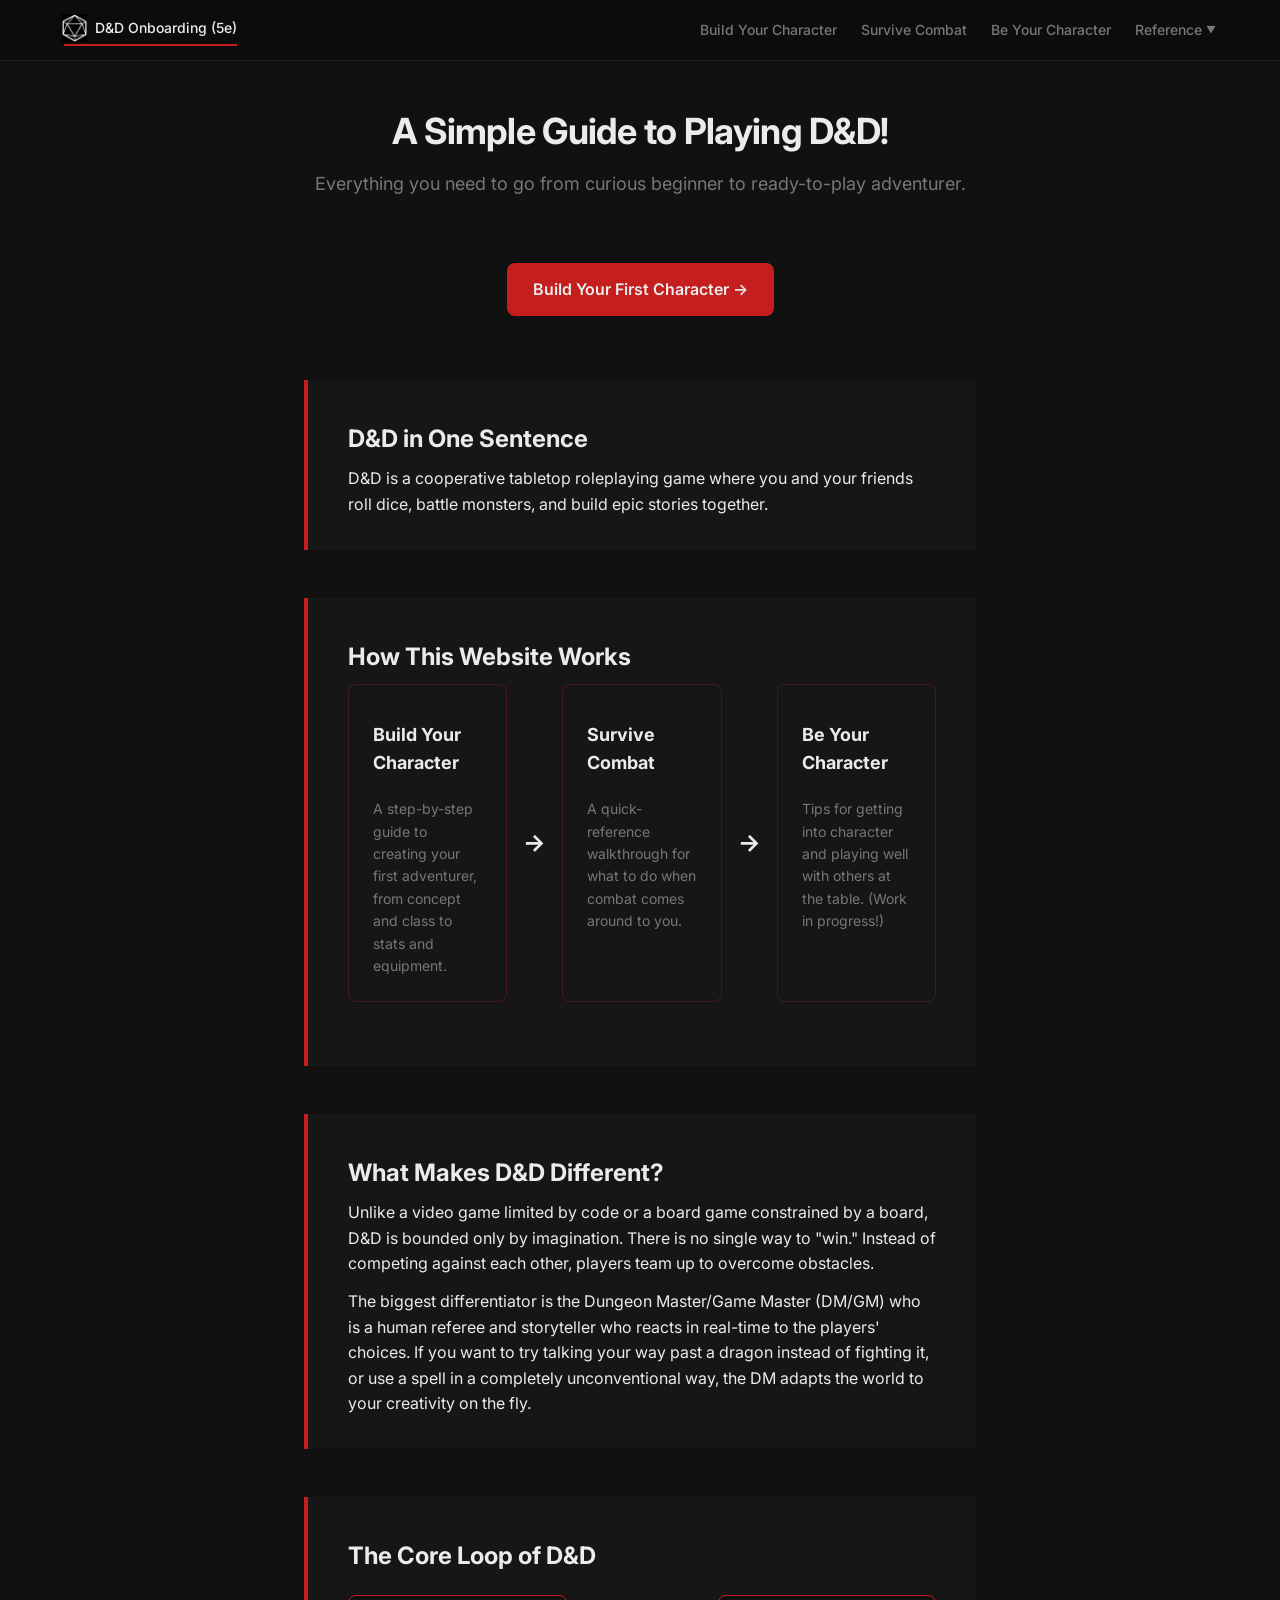
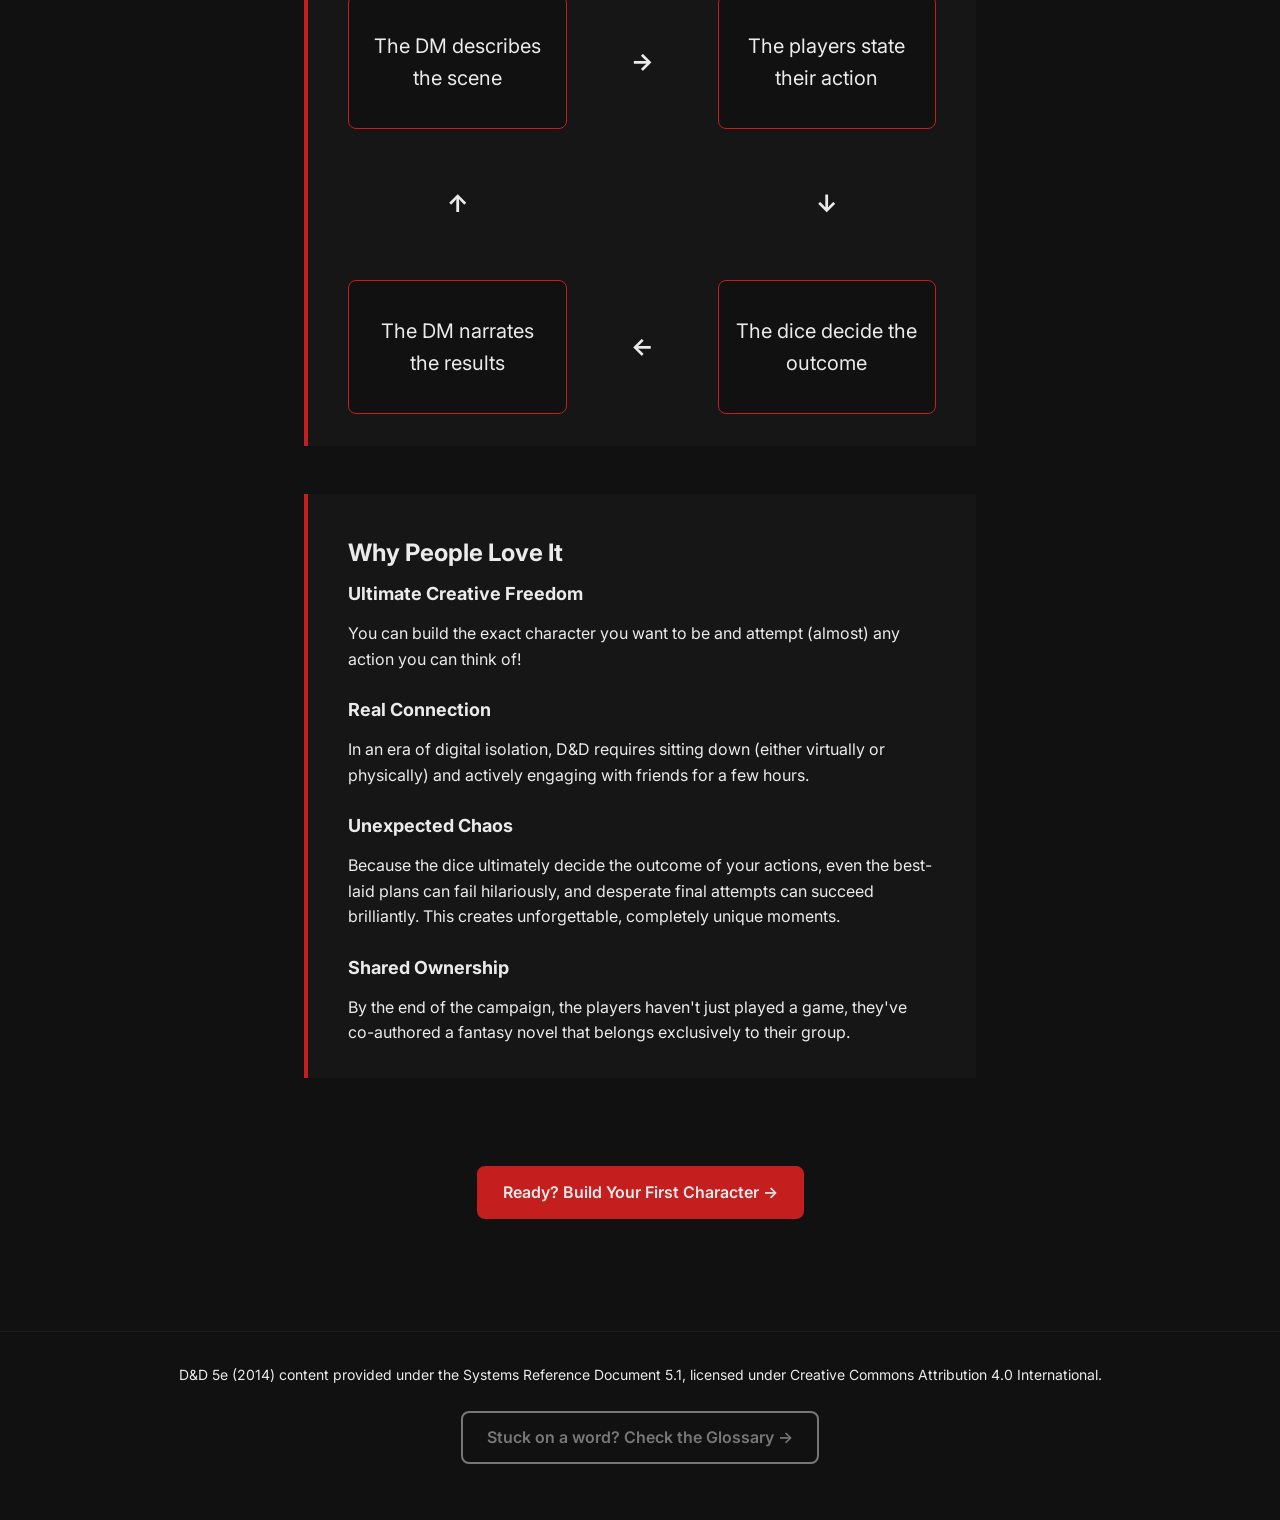
==== index.html @ abf1d872 "redid the lists visually" ====
<!doctype html>

<html lang="en">
  <head>
    <meta charset="UTF-8" />
    <meta name="viewport" content="width=device-width, initial-scale=1.0" />
    <title>D&D Onboarding</title>

    <link rel="stylesheet" href="css/reset.css" />
    <link rel="stylesheet" href="css/variables.css" />
    <link rel="stylesheet" href="css/styles.css" />
    <link rel="preconnect" href="https://fonts.googleapis.com" />
    <link
      href="https://fonts.googleapis.com/css2?family=Inter:wght@400;500;600;700&display=swap"
      rel="stylesheet"
    />
  </head>

  <body>
    <header>
      <nav class="main-nav" id="main-nav"></nav>
    </header>

    <!-- Home Page Content -->
    <main>
      <section class="hero">
        <h1>A Simple Guide to Playing D&D!</h1>
        <p class="hero-sub">
          Everything you need to go from curious beginner to ready-to-play
          adventurer.
        </p>
      </section>

      <div class="page-cta">
        <a href="character-creator.html" class="btn btn-primary"
          >Build Your First Character →</a
        >
      </div>

      <div id="intro-content">
        <div class="section">
          <h2>D&D in One Sentence</h2>
          <p>
            D&D is a cooperative tabletop roleplaying game where you and your
            friends roll dice, battle monsters, and build epic stories together.
          </p>
        </div>

        <div class="section">
          <h2>How This Website Works</h2>
          <div class="nav-cards">
            <a href="character-creator.html" class="nav-card">
              <h3>Build Your Character</h3>
              <p>
                A step-by-step guide to creating your first adventurer, from
                concept and class to stats and equipment.
              </p>
            </a>
            <span class="nav-card-arrow" aria-hidden="true">→</span>
            <a href="turn-guide.html" class="nav-card">
              <h3>Survive Combat</h3>
              <p>
                A quick-reference walkthrough for what to do when combat comes
                around to you.
              </p>
            </a>
            <span class="nav-card-arrow" aria-hidden="true">→</span>
            <a href="roleplaying.html" class="nav-card">
              <h3>Be Your Character</h3>
              <p>
                Tips for getting into character and playing well with others at
                the table. (Work in progress!)
              </p>
            </a>
          </div>
        </div>

        <div class="section">
          <h2>What Makes D&D Different?</h2>
          <p>
            Unlike a video game limited by code or a board game constrained by a
            board, D&D is bounded only by imagination. There is no single way to
            "win." Instead of competing against each other, players team up to
            overcome obstacles.
          </p>
          <p>
            The biggest differentiator is the Dungeon Master/Game Master (DM/GM)
            who is a human referee and storyteller who reacts in real-time to
            the players' choices. If you want to try talking your way past a
            dragon instead of fighting it, or use a spell in a completely
            unconventional way, the DM adapts the world to your creativity on
            the fly.
          </p>
        </div>

        <div class="section">
          <h2>The Core Loop of D&D</h2>
          <div class="loop-cards">
            <div class="loop-card loop-card-tl">
              <p>The DM describes the scene</p>
            </div>
            <span class="loop-arrow loop-arrow-top" aria-hidden="true">→</span>
            <div class="loop-card loop-card-tr">
              <p>The players state their action</p>
            </div>
            <span class="loop-arrow loop-arrow-right" aria-hidden="true"
              >↓</span
            >
            <div class="loop-card loop-card-br">
              <p>The dice decide the outcome</p>
            </div>
            <span class="loop-arrow loop-arrow-bottom" aria-hidden="true"
              >←</span
            >
            <div class="loop-card loop-card-bl">
              <p>The DM narrates the results</p>
            </div>
            <span class="loop-arrow loop-arrow-left" aria-hidden="true">↑</span>
          </div>
        </div>

        <div class="section">
          <h2>Why People Love It</h2>
          <h3>Ultimate Creative Freedom</h3>
          <p>
            You can build the exact character you want to be and attempt
            (almost) any action you can think of!
          </p>

          <h3>Real Connection</h3>
          <p>
            In an era of digital isolation, D&D requires sitting down (either
            virtually or physically) and actively engaging with friends for a
            few hours.
          </p>

          <h3>Unexpected Chaos</h3>
          <p>
            Because the dice ultimately decide the outcome of your actions, even
            the best-laid plans can fail hilariously, and desperate final
            attempts can succeed brilliantly. This creates unforgettable,
            completely unique moments.
          </p>

          <h3>Shared Ownership</h3>
          <p>
            By the end of the campaign, the players haven't just played a game,
            they've co-authored a fantasy novel that belongs exclusively to
            their group.
          </p>
        </div>
      </div>

      <div class="page-cta">
        <a href="character-creator.html" class="btn btn-primary">
          Ready? Build Your First Character →
        </a>
      </div>
    </main>

    <footer class="site-footer">
      <p>
        D&D 5e (2014) content provided under the Systems Reference Document 5.1,
        licensed under Creative Commons Attribution 4.0 International.
      </p>

      <a href="glossary.html" class="btn btn-glossary"
        >Stuck on a word? Check the Glossary →</a
      >
    </footer>

    <script src="js/main.js"></script>
  </body>
</html>
---- css/variables.css ----
/* ============================================================
   DESIGN TOKENS
   All colors, fonts, sizes, and spacing live here.
   Change a value once — it updates everywhere.
   ============================================================ */

:root {
  /* --- Colors --- */
  --color-bg: #111111; /* Page background */
  --color-nav: #0c0c0c; /* Navigation bar — darker than surface */
  --color-surface: #161616; /* Cards — slightly lifted from bg */
  --color-text: #ebebeb; /* Body text */
  --color-text-tinted: #b1b1b1; /* Slightly darker text */
  --color-text-muted: #777777; /* Secondary text, nav links */
  --color-text-subtle: #333333; /* Footer, very de-emphasized */
  --color-accent: #c41e1e; /* Red */
  --color-accent-dark: #a01818; /* Darker red for hover states */
  --color-accent-light: #1e0a0a; /* Dark red tint for subtle backgrounds */
  --color-accent-border: #c41e1e47; /* Subtle red for card borders */
  --color-border: #1d1d1d; /* Lines, dividers */

  /* --- Typography --- */
  --font-sans: "Inter", system-ui, -apple-system, sans-serif;

  --text-sm: 0.875rem; /* 14px — captions, labels */
  --text-base: 1rem; /* 16px — body copy */
  --text-lg: 1.125rem; /* 18px — slightly larger body */
  --text-xl: 1.25rem; /* 20px */
  --text-2xl: 1.5rem; /* 24px — section headings */
  --text-3xl: 1.875rem; /* 30px */
  --text-4xl: 2.25rem; /* 36px — page title */

  --weight-normal: 400;
  --weight-medium: 500;
  --weight-semibold: 600;
  --weight-bold: 700;

  --leading-tight: 1.25; /* Headings */
  --leading-normal: 1.6; /* Body paragraphs — comfortable reading */

  /* --- Spacing --- */
  /* Based on a 4px grid. --space-4 = 16px = 1 "unit" */
  --space-1: 0.25rem; /*  4px */
  --space-2: 0.5rem; /*  8px */
  --space-3: 0.75rem; /* 12px */
  --space-4: 1rem; /* 16px */
  --space-6: 1.5rem; /* 24px */
  --space-8: 2rem; /* 32px */
  --space-10: 2.5rem; /* 40px */
  --space-12: 3rem; /* 48px */
  --space-16: 4rem; /* 64px */

  /* --- Layout --- */
  --max-width: 720px; /* Single-column reading width */
  --nav-height: 60px;
  --border-radius: 0.5rem; /* 8px — subtle rounding */
  --border-radius-sm: 0.25rem;
}
---- css/styles.css ----
/*
   STYLES
   Uses tokens from variables.css.
   Organized: Reset & Base → Layout → Typography → Navigation → Buttons →
   Shared Section/Card Styles → Homepage → Character Creator Page → Footer →
   Responsive
*/

/* ============================================================
   RESET & BASE
   Applies to the whole page
   ============================================================ */

*,
*::before,
*::after {
  box-sizing: border-box; /* Padding doesn't expand element width */
}

/* Page-wide defaults: background, text color, base font */
body {
  background-color: var(--color-bg);
  color: var(--color-text);
  font-family: var(--font-sans);
  font-size: var(--text-base);
  font-weight: var(--weight-normal);
  line-height: var(--leading-normal);
  -webkit-font-smoothing: antialiased; /* Crisper text on Mac/iOS */
}

/* Remove default margin from elements we'll space ourselves */
h1,
h2,
h3,
p {
  margin: 0;
}

/* ============================================================
   LAYOUT
   Centers content and controls max reading width
   ============================================================ */

/* Main content column: centers the page and caps the reading width */
main {
  max-width: var(--max-width);
  margin: 0 auto; /* Centers the column */
  padding: var(--space-12) var(--space-6); /* Top/bottom, then left/right */
}

/* On larger monitors, widen the reading column instead of leaving it
   as a narrow strip surrounded by empty space. */
@media (min-width: 1440px) {
  main {
    max-width: 960px;
  }
}

@media (min-width: 1920px) {
  main {
    max-width: 1200px;
  }
}

/* ============================================================
   TYPOGRAPHY
   ============================================================ */

/* Page title */
h1 {
  font-size: var(--text-4xl);
  font-weight: var(--weight-bold);
  line-height: var(--leading-tight);
  letter-spacing: -0.02em; /* Slight tightening looks cleaner at large sizes */
}

/* Section heading */
h2 {
  font-size: var(--text-2xl);
  font-weight: var(--weight-bold);
  line-height: var(--leading-tight);
  color: var(--color-text);
  margin-bottom: var(--space-3);
  margin-top: var(--space-3);
}

/* Sub-heading within a section */
h3 {
  margin: var(--space-3) 0;
  font-size: var(--text-lg);
}

/* Matches h3 styling since browsers don't bold/size <summary> by default */
.house-rules-details {
  display: list-item;
  font-size: var(--text-lg);
  font-weight: var(--weight-bold);
  line-height: var(--leading-tight);
  color: var(--color-text);
  margin: var(--space-3) 0;
  cursor: pointer;
}

/* Default paragraph color and line height */
p {
  color: var(--color-text);
  line-height: var(--leading-normal);
}

/* Muted helper text (add class="text-muted" to any element) */
.text-muted {
  color: var(--color-text-muted);
  font-size: var(--text-sm);
}

/* Closer to text color than muted */
.text-tinted {
  color: var(--color-text-tinted);
}

.class-list {
  display: flex;
  flex-direction: column;
  list-style-type: none;
  list-style-position: inside; /* Keeps bullets aligned with text if kept */
  padding: var(--space-4);
  gap: var(--space-6);
  margin: 0;
  padding-left: 0; /* Removes default indent */
  margin-left: 0; /* Removes default margins */
}

.class-list-names {
  font-size: var(--text-lg);
}

/* ============================================================
   NAVIGATION
   ============================================================ */

/* Site header bar wrapping the nav */
header {
  background-color: var(--color-nav);
  border-bottom: 1px solid var(--color-border);
  position: sticky; /* Nav stays visible when you scroll */
  top: 0;
  z-index: 100;
}

/* Nav bar layout: logo on the left, links/hamburger on the right */
.main-nav {
  margin: 0 var(--space-8);
  padding: 0 var(--space-8);
  height: var(--nav-height);
  display: flex;
  align-items: center;
  gap: var(--space-8);
}

/* Logo + site name, top-left of the nav */
.nav-logo {
  display: flex;
  align-items: center;
  gap: var(--space-2);
  font-weight: var(--weight-bold);
  font-size: var(--text-lg);
  color: var(--color-text);
  cursor: pointer;
  margin-right: auto; /* Pushes other links to the right */
}

/* Small logo image/icon next to the site name */
.nav-logo-icon {
  height: 28px;
  width: auto;
  object-fit: contain;
  flex-shrink: 0;
  margin-left: -2px;
}

/* Mobile dropdown menu opened by the hamburger button */
.nav-links {
  display: none;
  position: absolute;
  top: 100%;
  right: 0;
  flex-direction: column;
  align-items: stretch;
  gap: 0;
  width: max-content;
  max-width: min(20rem, 100vw);
  background-color: var(--color-nav);
  border-bottom: 1px solid var(--color-border);
  border-left: 1px solid var(--color-border);
  box-shadow: 0 8px 16px rgba(0, 0, 0, 0.3);
}

.nav-links.open {
  display: flex;
}

/* Base link style shared by all nav links */
.main-nav a {
  color: var(--color-text-muted);
  text-decoration: none;
  font-size: var(--text-sm);
  font-weight: var(--weight-medium);
  transition:
    color 0.15s ease,
    background-color 0.15s ease;
}

.main-nav a:hover {
  color: var(--color-text);
  background-color: var(--color-surface);
}

/* Individual link row inside the mobile dropdown */
.nav-links a {
  width: 100%;
  padding: var(--space-4) var(--space-6);
  font-size: var(--text-base);
  border-bottom: 1px solid var(--color-border);
}

/* Highlight the active page link */
.main-nav a.active {
  color: var(--color-text);
  border-bottom: 2px solid var(--color-accent);
  padding-bottom: 2px;
}

/* Current-page highlight inside the mobile dropdown */
.nav-links a.active {
  border-bottom: 1px solid var(--color-border);
  border-left: 3px solid var(--color-accent);
  padding-left: calc(var(--space-6) - 3px);
  padding-bottom: var(--space-4);
  background-color: var(--color-accent-dark);
}

/* Indents a subpage link nested under the item above it (e.g. Extra
   Rules under Glossary) so the hierarchy reads clearly in the dropdown */
.nav-sublink {
  padding-left: var(--space-10) !important;
  font-size: var(--text-sm) !important;
}

/* Desktop nav row — hidden until the min-width breakpoint below, where it
   replaces the hamburger. The "Reference" dropdown lives at the end of it
   so it only ever takes up the right side of the bar, not the full width. */
.nav-links-desktop {
  display: none;
  align-items: center;
  gap: var(--space-6);
}

/* Wrapper for the "Reference" dropdown trigger + menu */
.nav-dropdown {
  position: relative;
}

/* Button that opens/closes the Reference dropdown */
.nav-dropdown-toggle {
  display: flex;
  align-items: center;
  gap: var(--space-1);
  background: transparent;
  border: none;
  padding: 0;
  color: var(--color-text-muted);
  font-family: inherit;
  font-size: var(--text-sm);
  font-weight: var(--weight-medium);
  cursor: pointer;
  transition: color 0.15s ease;
}

.nav-dropdown-toggle:hover,
.nav-dropdown.open .nav-dropdown-toggle {
  color: var(--color-text);
}

.nav-dropdown-toggle.active {
  color: var(--color-text);
  border-bottom: 2px solid var(--color-accent);
  padding-bottom: 2px;
}

/* Chevron icon on the dropdown toggle */
.nav-dropdown-caret {
  font-size: 0.7em;
  transition: transform 0.15s ease;
}

.nav-dropdown.open .nav-dropdown-caret {
  transform: rotate(180deg);
}

/* Popover menu listing the Reference sub-pages */
.nav-dropdown-menu {
  display: none;
  flex-direction: column;
  position: absolute;
  top: 100%;
  right: 0;
  margin-top: var(--space-4);
  width: max-content;
  min-width: 10rem;
  background-color: var(--color-nav);
  border: 1px solid var(--color-border);
  border-radius: var(--border-radius-sm);
  box-shadow: 0 8px 16px rgba(0, 0, 0, 0.3);
  overflow: hidden;
  z-index: 10;
}

.nav-dropdown.open .nav-dropdown-menu {
  display: flex;
}

/* Individual link row inside the Reference dropdown */
.nav-dropdown-menu a {
  padding: var(--space-3) var(--space-4);
  border-bottom: 1px solid var(--color-border);
  font-size: var(--text-sm);
  white-space: nowrap;
}

.nav-dropdown-menu a:last-child {
  border-bottom: none;
}

/* Hamburger button — visible below the breakpoint; nav-links is its dropdown */
.nav-toggle {
  display: flex;
  flex-direction: column;
  justify-content: center;
  align-items: center;
  gap: 5px;
  width: 2.25rem;
  height: 2.25rem;
  padding: 0;
  background: transparent;
  border: none;
  cursor: pointer;
  flex-shrink: 0;
}

/* One of the three lines making up the hamburger icon */
.nav-toggle-bar {
  display: block;
  width: 22px;
  height: 2px;
  background-color: var(--color-text);
  border-radius: 1px;
  transition:
    transform 0.2s ease,
    opacity 0.2s ease;
}

.nav-toggle.open .nav-toggle-bar:nth-child(1) {
  transform: translateY(7px) rotate(45deg);
}

.nav-toggle.open .nav-toggle-bar:nth-child(2) {
  opacity: 0;
}

.nav-toggle.open .nav-toggle-bar:nth-child(3) {
  transform: translateY(-7px) rotate(-45deg);
}

/* At wider screens, the Reference dropdown replaces the hamburger —
   swap the hamburger dropdown for the inline desktop row */
@media (min-width: 641px) {
  .nav-toggle,
  .nav-links {
    display: none;
  }

  .nav-links-desktop {
    display: flex;
  }
}

/* ============================================================
   BUTTONS
   ============================================================ */

/* Base button style shared by all button variants */
.btn {
  display: inline-block;
  padding: var(--space-3) var(--space-6);
  border-radius: var(--border-radius);
  font-weight: var(--weight-semibold);
  font-size: var(--text-base);
  text-decoration: none;
  transition:
    background-color 0.15s ease,
    color 0.15s ease,
    border-color 0.15s ease;
}

/* Filled, high-emphasis button variant */
.btn-primary {
  background-color: var(--color-accent);
  color: var(--color-text);
  border: 2px solid var(--color-accent);
}

.btn-primary:hover {
  background-color: var(--color-accent-dark);
  border-color: var(--color-accent-dark);
}

/* Outlined, lower-emphasis button variant */
.btn-secondary {
  background-color: transparent;
  color: var(--color-accent);
  border: 2px solid var(--color-accent);
}

.btn-secondary:hover {
  background-color: var(--color-accent);
  color: var(--color-text);
}

/* Muted button variant linking out to the glossary */
.btn-glossary {
  color: var(--color-text-muted);
  background-color: transparent;
  border: 2px solid var(--color-text-muted);
  margin: var(--space-6);
}

.btn-glossary:visited {
  color: var(--color-text-muted);
}

.btn-glossary:hover {
  color: var(--color-text);
  border: 2px solid var(--color-text);
}

/* ============================================================
   SHARED SECTION & CARD STYLES
   Building blocks reused across every page
   ============================================================ */

/* Centers its children as a column (e.g. hero content) */
.center-container {
  margin: var(--space-6);
  display: flex;
  flex-direction: column;
  align-items: center;
  text-align: center;
}

/* Card-like content block with a left accent border, used throughout each page */
.section {
  background: var(--color-surface);
  border-left: var(--space-1) solid var(--color-accent);
  padding: var(--space-8) var(--space-10);
  margin-bottom: var(--space-6);
}

/* Spaces a paragraph from whatever precedes it within a section */
.section p {
  margin-top: var(--space-3);
  color: var(--color-text);
}

/* Extra breathing room before a sub-heading that follows body text */
.section p + h3 {
  margin-top: var(--space-6);
}

/* Spaces a button from the content above it within a section */
.section > .btn {
  margin-top: var(--space-4);
}

/* Spacing below an image figure in a section */
.section figure {
  margin-bottom: var(--space-6);
}

/* Responsive image inside a section figure */
.section figure img {
  width: 100%;
  max-width: 800px;
  height: auto;
  border-radius: var(--border-radius);
}

/* Spaces stacked direct-child divs within a section (e.g. repeated blocks) */
.section > div + div {
  margin-top: var(--space-6);
}

/* Style the <hr> as a subtle divider */
hr {
  border: none;
  border-top: 1px solid var(--color-border);
  margin: var(--space-8) 0;
}

/* Centered call-to-action block at the bottom of a page */
.page-cta {
  text-align: center;
  margin: var(--space-16);
}

/* ============================================================
   HOMEPAGE
   ============================================================ */

/* Stacks the homepage intro's paragraphs with even spacing */
#intro-content {
  display: flex;
  flex-direction: column;
  gap: var(--space-6);
}

/* Homepage hero section wrapper */
.hero {
  text-align: center;
}

/* Subtitle text under the hero heading */
.hero-sub {
  color: var(--color-text-muted);
  font-size: var(--text-lg);
  margin-top: var(--space-4);
  margin-bottom: var(--space-8);
}

/* Row of call-to-action buttons in the hero */
.hero-actions {
  display: flex;
  gap: var(--space-4);
  justify-content: center;
}

/* Homepage grid linking to the three tools, with arrows between the cards */
.nav-cards {
  display: grid;
  grid-template-columns: 1fr auto 1fr auto 1fr;
  align-items: stretch;
  gap: var(--space-4);
  margin-bottom: var(--space-8);
}

/* Arrow glyph between two nav cards */
.nav-card-arrow {
  align-self: center;
  color: var(--color-text);
  font-size: var(--text-2xl);
  font-weight: var(--weight-bold);
}

/* Individual clickable card linking to a tool */
.nav-card {
  display: flex;
  flex-direction: column;
  background: var(--color-surface);
  border: 1px solid var(--color-accent-border);
  border-radius: var(--border-radius);
  padding: var(--space-6);
  text-decoration: none;
  transition:
    border-color 0.15s ease,
    transform 0.15s ease;
}

.nav-card:hover {
  border-color: var(--color-accent);
  transform: translateY(-2px);
}

/* Nav card title */
.nav-card h3 {
  color: var(--color-text);
  margin-bottom: var(--space-2);
}

/* Nav card description text */
.nav-card p {
  color: var(--color-text-muted);
  font-size: var(--text-sm);
  line-height: var(--leading-normal);
}

/* Grid arranging the 4 "core loop" cards in a square, with arrows between them */
.loop-cards {
  display: grid;
  grid-template-columns: 1fr auto 1fr;
  grid-template-rows: 1fr auto 1fr;
  grid-template-areas:
    "tl top tr"
    "left center right"
    "bl bottom br";
  gap: var(--space-2) var(--space-4);
  margin-top: var(--space-6);
}

/* Places each loop card in its grid-area corner */
.loop-card-tl {
  grid-area: tl;
}

.loop-card-tr {
  grid-area: tr;
}

.loop-card-br {
  grid-area: br;
}

.loop-card-bl {
  grid-area: bl;
}

/* Shared style for the arrow glyphs between loop cards */
.loop-arrow {
  display: flex;
  align-items: center;
  justify-content: center;
  color: var(--color-text);
  font-size: var(--text-2xl);
  font-weight: var(--weight-bold);
}

/* Positions each arrow glyph in its grid-area */
.loop-arrow-top {
  grid-area: top;
  margin: var(--space-12);
}

.loop-arrow-right {
  grid-area: right;
  margin: var(--space-12);
}

.loop-arrow-bottom {
  grid-area: bottom;
}

.loop-arrow-left {
  grid-area: left;
}

/* Individual "core loop" card */
.loop-card {
  display: flex;
  align-items: center;
  justify-content: center;
  text-align: center;
  background: var(--color-bg);
  border: 1px solid var(--color-accent);
  border-radius: var(--border-radius);
}

/* Loop card's label text */
.loop-card p {
  margin: 0;
  color: var(--color-text);
  font-size: var(--text-xl);
}

/* ============================================================
   CHARACTER CREATOR PAGE
   ============================================================ */

/* One step of the character creator; hidden unless active */
.step {
  display: none;
}

.step.active {
  display: flex;
  flex-direction: column;
}

/* "Step X of Y" label */
.step-count {
  display: block;
  margin: var(--space-3) 0;
  color: var(--color-accent);
}

.sheet-tip /* Tips under each step of where to put things */ {
  color: var(--color-text-tinted);
  margin-top: var(--space-3);
  margin-bottom: var(--space-6);
  font-style: italic;
}

/* Prev/Next button row at the bottom of a guide step */
.step-nav {
  display: flex;
  justify-content: space-between;
  width: 100%;
  margin-top: var(--space-8);
}

/* -- Ability Score Modifier Table -- */

/* Rounded, scrollable wrapper around a table */
.table-wrap {
  border-top-left-radius: var(--border-radius);
  border-top-right-radius: var(--border-radius);
  margin: var(--space-6) 0;
  overflow: hidden; /* clip the rounded corners... */
  overflow-x: auto; /* ...but still let wide tables scroll horizontally */
}

/* Ability score → modifier reference table */
.modifier-table {
  width: 100%;
  border-collapse: collapse;
  background-color: var(--color-surface);
}

/* Cell padding/border/alignment for the modifier table */
.modifier-table th,
.modifier-table td {
  padding: var(--space-3) var(--space-6);
  border: 1px solid var(--color-text-subtle);
  text-align: center;
}

/* Header row styling */
.modifier-table th {
  background-color: var(--color-accent-dark);
  color: var(--color-text);
  font-weight: var(--weight-semibold);
  font-size: var(--text-sm);
}

.modifier-table td {
  color: var(--color-text);
}

/* Tighter cell padding for the wider class-features table */
.class-table th,
.class-table td {
  padding: var(--space-2) var(--space-3);
  font-size: var(--text-sm);
}

/* -- Step Tracker -- */

/* Full-bleed row containing the step tracker + its divider line */
.step-tracker-nav {
  position: relative;
  display: flex;
  align-items: flex-start;
  justify-content: center;
  gap: var(--space-3);
  padding-bottom: var(--space-6);
  margin-bottom: var(--space-8);
  width: 100vw;
  margin-left: calc(50% - 50vw);
  padding-left: var(--space-6);
  padding-right: var(--space-6);
  box-sizing: border-box;
  overflow-x: hidden;
}

/* Full-width divider line under the tracker */
.step-tracker-nav::after {
  content: "";
  position: absolute;
  bottom: 0;
  left: 50%;
  transform: translateX(-50%);
  width: 100vw;
  height: 1px;
  background-color: var(--color-border);
}

/* Row of step pips (the numbered circles) */
.step-tracker {
  display: flex;
  justify-content: space-between;
  align-items: flex-start;
  list-style-type: none;
  padding: 0;
  margin: 0 auto;
  width: 100%;
  max-width: 960px;
  gap: var(--space-2);
}

/* Wrapper for a single step pip + its connector line */
.tracker-entry {
  position: relative;
  display: flex;
  flex: 1 1 0;
  min-width: 0;
}

/* Clickable button containing a pip + label */
.tracker-entry-btn {
  display: flex;
  flex-direction: column;
  align-items: center;
  gap: var(--space-2);
  width: 100%;
  min-width: 0;
  background: none;
  border: none;
  padding: 0;
  margin: 0;
  font: inherit;
  cursor: pointer;
}
.tracker-entry:hover .step-icon {
  border-color: var(--color-accent-dark);
}
.tracker-entry:hover .step-label {
  color: var(--color-text);
}
/* Connector line between one pip and the next */
.tracker-entry:not(:last-child)::after {
  content: "";
  position: absolute;
  top: 1.25rem;
  left: 50%;
  width: calc(100% + var(--space-3));
  height: 2px;
  background-color: var(--color-border);
  z-index: -1;
}

.step-icon /* default (not yet reached) step pip */ {
  display: flex;
  align-items: center;
  justify-content: center;
  width: 2.5rem;
  height: 2.5rem;
  border-radius: 50%;
  border: 2px solid var(--color-border);
  background-color: var(--color-surface);
  font-size: var(--text-sm);
  font-weight: var(--weight-bold);
  color: var(--color-text-muted);
}

/* Currently selected step */
.step-icon.active {
  border-color: var(--color-accent-border);
  background-color: var(--color-accent);
  color: var(--color-text);
}

/* Steps already passed, shown with a checkmark */
.step-icon.complete {
  border-color: var(--color-accent-border);
  background-color: var(--color-accent-dark);
  color: transparent;
  position: relative;
}
.step-icon.complete::after {
  content: "\2713";
  color: var(--color-text);
  position: absolute;
  top: 50%;
  left: 50%;
  transform: translate(-50%, -50%);
  font-size: var(--text-sm);
}

/* Text label under each step pip */
.step-label {
  font-size: var(--text-sm);
  color: var(--color-text-muted);
  text-align: center;
  white-space: normal;
  overflow-wrap: break-word;
  line-height: 1.2;
  max-width: 100%;
}

/* Prev/next arrows flanking the step tracker, letting you jump a step
   without picking a specific pip. */
.tracker-arrow {
  display: flex;
  flex: 0 0 auto;
  align-items: center;
  justify-content: center;
  width: 2.5rem;
  height: 2.5rem;
  border-radius: 50%;
  border: 2px solid var(--color-border);
  background-color: var(--color-surface);
  color: var(--color-text);
  font-size: var(--text-xl);
  line-height: 1;
  cursor: pointer;
  transition:
    border-color 0.15s ease,
    color 0.15s ease;
}

.tracker-arrow:hover:not(:disabled) {
  border-color: var(--color-accent-dark);
}

.tracker-arrow:disabled {
  color: var(--color-text-subtle);
  cursor: not-allowed;
}

/* ============================================================
   FOOTER
   ============================================================ */

/* Site-wide footer bar */
.site-footer {
  border-top: 1px solid var(--color-border);
  color: var(--color-text-muted);
  font-size: var(--text-sm);
  text-align: center;
  padding: var(--space-8) var(--space-6);
}

/* Centers footer text */
.site-footer p {
  margin: 0 auto;
}

/* ============================================================
   RESPONSIVE
   Mobile gets slightly smaller text and tighter padding.
   These two breakpoints must stay in this order: several rules
   below (step tracker sizing) are set at 900px and then
   overridden again at 640px.
   ============================================================ */

/* Below this width, show only the current step's pip with prev/next
   arrows on either side instead of the full scrolling row of 9 pips. */
@media (max-width: 900px) {
  .step-tracker-nav {
    display: flex;
    align-items: flex-start;
    justify-content: center;
    gap: var(--space-3);
    padding-left: var(--space-3);
    padding-right: var(--space-3);
  }

  .step-tracker {
    flex: 1 1 auto;
    min-width: 0;
    justify-content: center;
  }

  .tracker-entry {
    display: none;
  }

  .tracker-entry:has(.step-icon.active) {
    display: flex;
  }

  /* Replace the desktop dot-to-dot connector with a line on either
     side of the enlarged mobile pip, spanning out to the arrows.
     The :not(:last-child)/:last-child selectors match the specificity
     of the base connector rule above so these fully override it
     instead of losing the cascade to it on shared properties. */
  .tracker-entry::before,
  .tracker-entry:not(:last-child)::after,
  .tracker-entry:last-child::after {
    content: "";
    position: absolute;
    top: 1.75rem; /* vertical center of the 3.5rem mobile pip */
    height: 2px;
    background-color: var(--color-border);
    z-index: -1;
  }

  .tracker-entry::before {
    left: 0;
    width: calc(50% - 2.25rem); /* stop short of the pip (half pip + gap) */
  }

  .tracker-entry:not(:last-child)::after,
  .tracker-entry:last-child::after {
    left: auto;
    right: 0;
    width: calc(50% - 2.25rem);
  }

  .tracker-arrow {
    display: flex;
    /* Nav row aligns to flex-start so arrows line up with the pip
       regardless of label height below it; this nudges the arrow
       down just enough to center it on the 3.5rem mobile pip. */
    margin-top: calc((3.5rem - 2.5rem) / 2);
  }

  /* Bigger pip for easier tapping/reading on mobile */
  .step-icon,
  .step-icon.active,
  .step-icon.complete {
    width: 3.5rem;
    height: 3.5rem;
    font-size: var(--text-lg);
  }

  .step-label {
    font-size: var(--text-sm);
  }
}

@media (max-width: 640px) {
  /* Layout */
  main {
    padding: var(--space-8) var(--space-4);
  }

  /* Tighten the nav's own margin/padding so the logo has room to
     breathe now that it's sharing the row with the hamburger button */
  .main-nav {
    margin: 0 var(--space-4);
    padding: 0 var(--space-4);
    gap: var(--space-4);
  }

  /* Typography */
  h1 {
    font-size: var(--text-3xl);
  }

  /* Give paragraphs/headings more breathing room and stop long words
     from overflowing narrow screens */
  h1,
  h2,
  h3,
  p {
    overflow-wrap: break-word;
  }

  /* Shared section styles */
  .section {
    padding: var(--space-6) var(--space-4);
  }

  .page-cta .btn {
    display: block;
    text-align: center;
  }

  /* Homepage */
  .nav-cards {
    grid-template-columns: 1fr;
  }

  .nav-card-arrow {
    justify-self: center;
    transform: rotate(90deg);
  }

  /* Loop cards stack to a single column, tl → top → tr → right → br → ... */
  .loop-cards {
    grid-template-columns: 1fr;
    grid-template-rows: none;
    grid-template-areas:
      "tl"
      "top"
      "tr"
      "right"
      "br"
      "bottom"
      "bl"
      "left";
  }

  /* Rotate the loop arrows to point down the stacked column instead of across */
  .loop-arrow-top {
    transform: rotate(90deg);
  }

  .loop-arrow-bottom {
    transform: rotate(-90deg);
  }

  .loop-arrow-left {
    transform: rotate(180deg);
  }

  /* Character creator page */
  .modifier-table th,
  .modifier-table td {
    padding: var(--space-2) var(--space-3);
  }

  /* Slightly smaller than the 900px size, but still bigger than desktop */
  .step-icon,
  .step-icon.active,
  .step-icon.complete {
    width: 3rem;
    height: 3rem;
    font-size: var(--text-base);
  }

  .tracker-arrow {
    margin-top: calc((3rem - 2.5rem) / 2);
  }

  .tracker-entry::before,
  .tracker-entry:not(:last-child)::after,
  .tracker-entry:last-child::after {
    top: 1.5rem;
    width: calc(50% - 2rem);
  }

  .step-label {
    font-size: 0.7rem;
  }
}
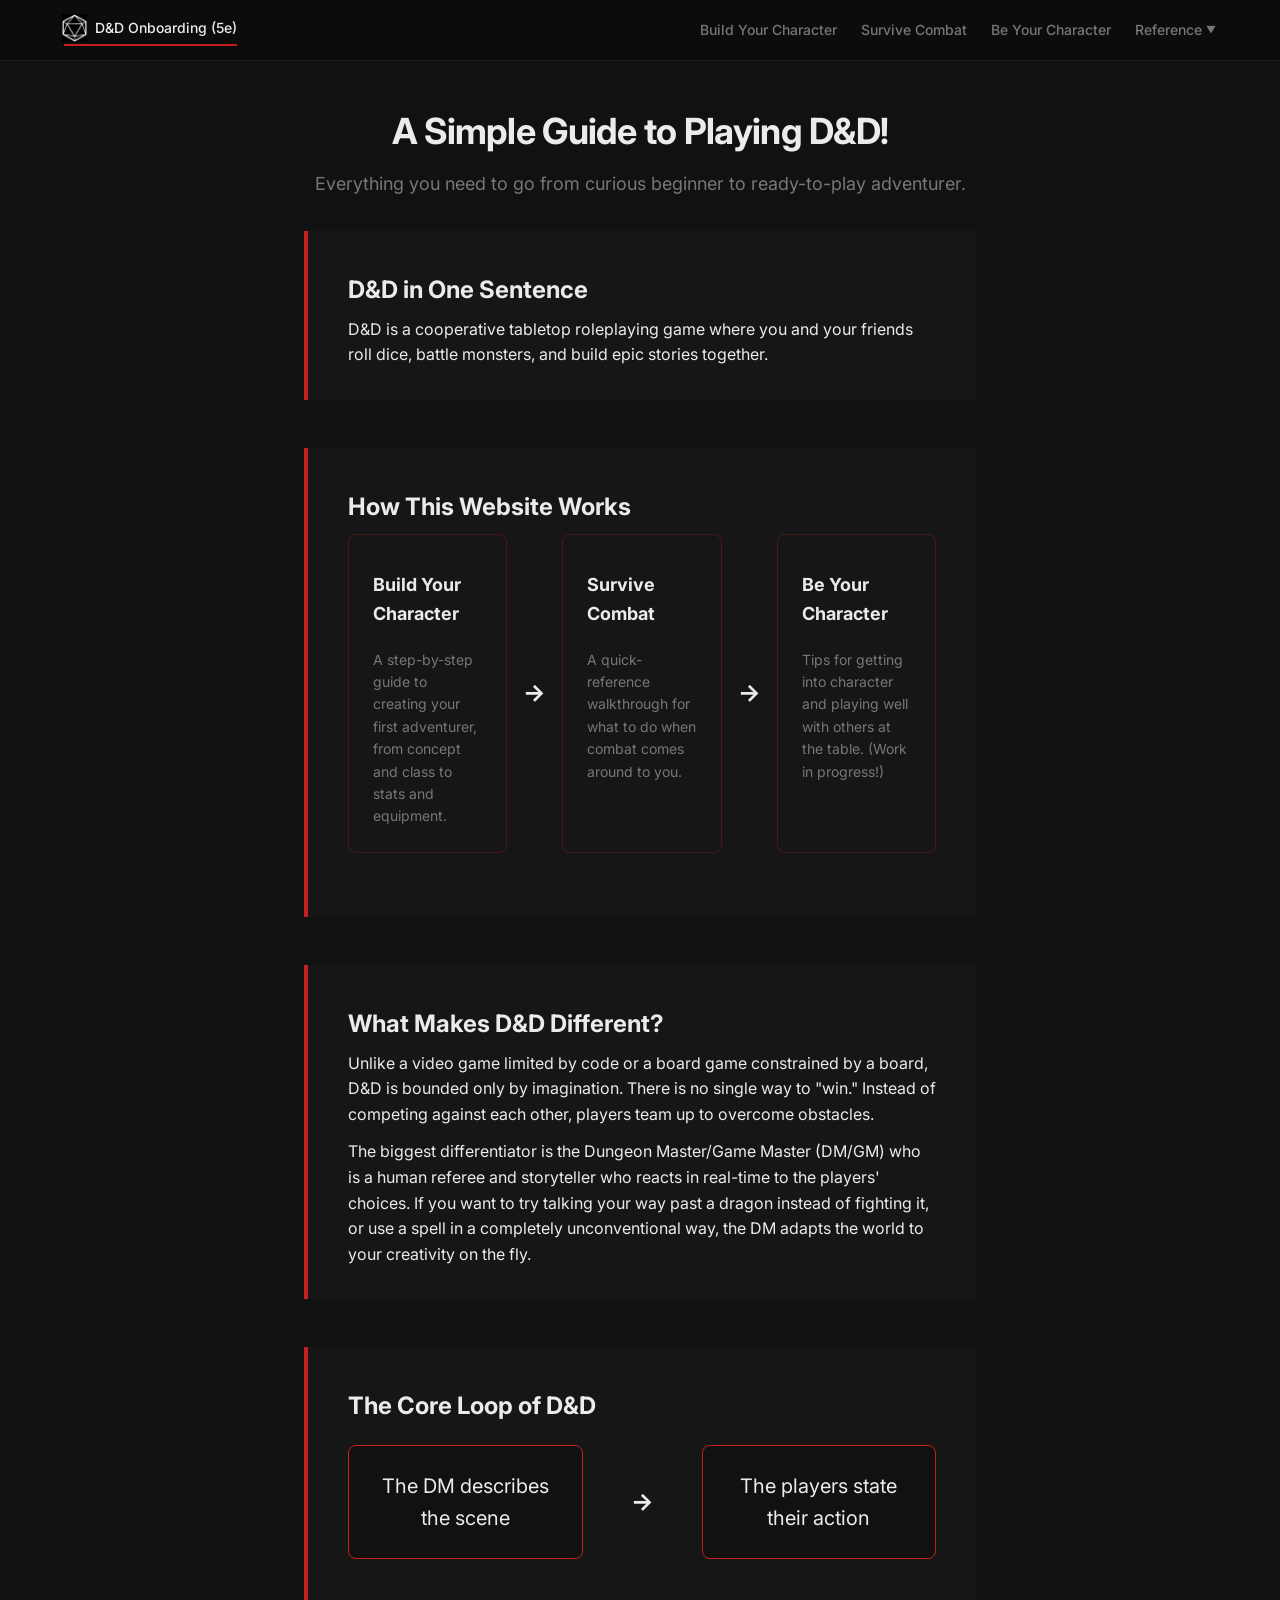
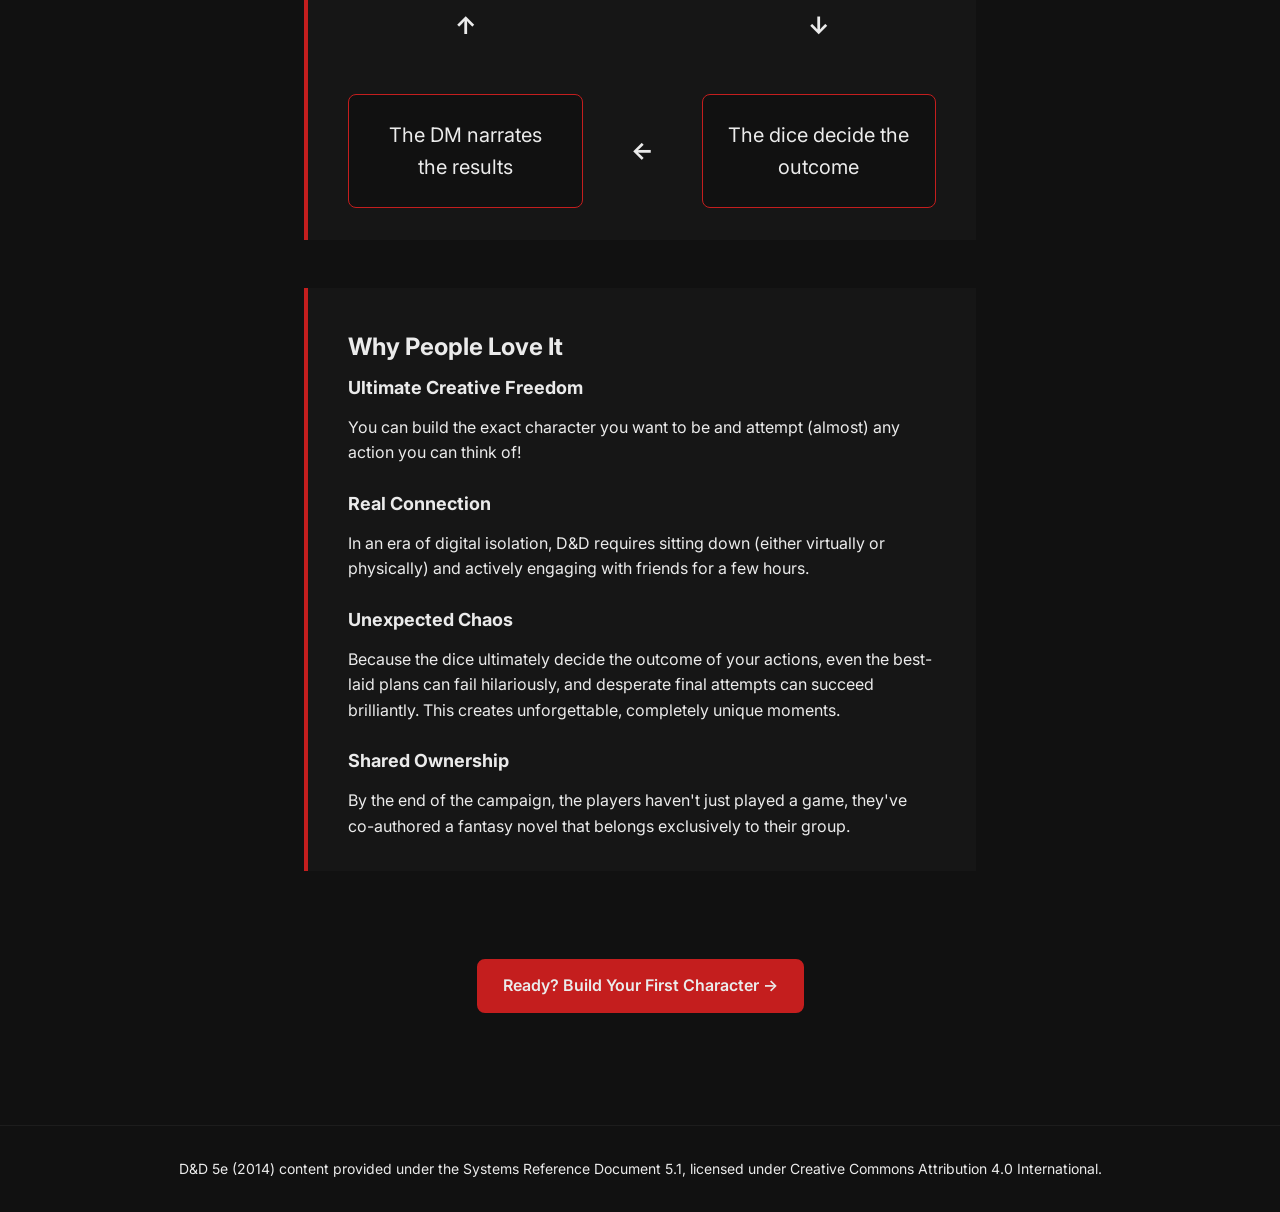
==== commit c5f350ef: "changes were made" ====
--- a/index.html
+++ b/index.html
@@ -30,12 +30,6 @@
           adventurer.
         </p>
       </section>
-
-      <div class="page-cta">
-        <a href="character-creator.html" class="btn btn-primary"
-          >Build Your First Character →</a
-        >
-      </div>
 
       <div id="intro-content">
         <div class="section">
@@ -163,10 +157,6 @@
         D&D 5e (2014) content provided under the Systems Reference Document 5.1,
         licensed under Creative Commons Attribution 4.0 International.
       </p>
-
-      <a href="glossary.html" class="btn btn-glossary"
-        >Stuck on a word? Check the Glossary →</a
-      >
     </footer>
 
     <script src="js/main.js"></script>
--- a/css/styles.css
+++ b/css/styles.css
@@ -426,23 +426,6 @@
   color: var(--color-text);
 }
 
-/* Muted button variant linking out to the glossary */
-.btn-glossary {
-  color: var(--color-text-muted);
-  background-color: transparent;
-  border: 2px solid var(--color-text-muted);
-  margin: var(--space-6);
-}
-
-.btn-glossary:visited {
-  color: var(--color-text-muted);
-}
-
-.btn-glossary:hover {
-  color: var(--color-text);
-  border: 2px solid var(--color-text);
-}
-
 /* ============================================================
    SHARED SECTION & CARD STYLES
    Building blocks reused across every page
@@ -601,7 +584,7 @@
     "tl top tr"
     "left center right"
     "bl bottom br";
-  gap: var(--space-2) var(--space-4);
+  gap: var(--space-12) var(--space-12);
   margin-top: var(--space-6);
 }
 
@@ -635,12 +618,10 @@
 /* Positions each arrow glyph in its grid-area */
 .loop-arrow-top {
   grid-area: top;
-  margin: var(--space-12);
 }
 
 .loop-arrow-right {
   grid-area: right;
-  margin: var(--space-12);
 }
 
 .loop-arrow-bottom {
@@ -660,6 +641,7 @@
   background: var(--color-bg);
   border: 1px solid var(--color-accent);
   border-radius: var(--border-radius);
+  padding: var(--space-6);
 }
 
 /* Loop card's label text */
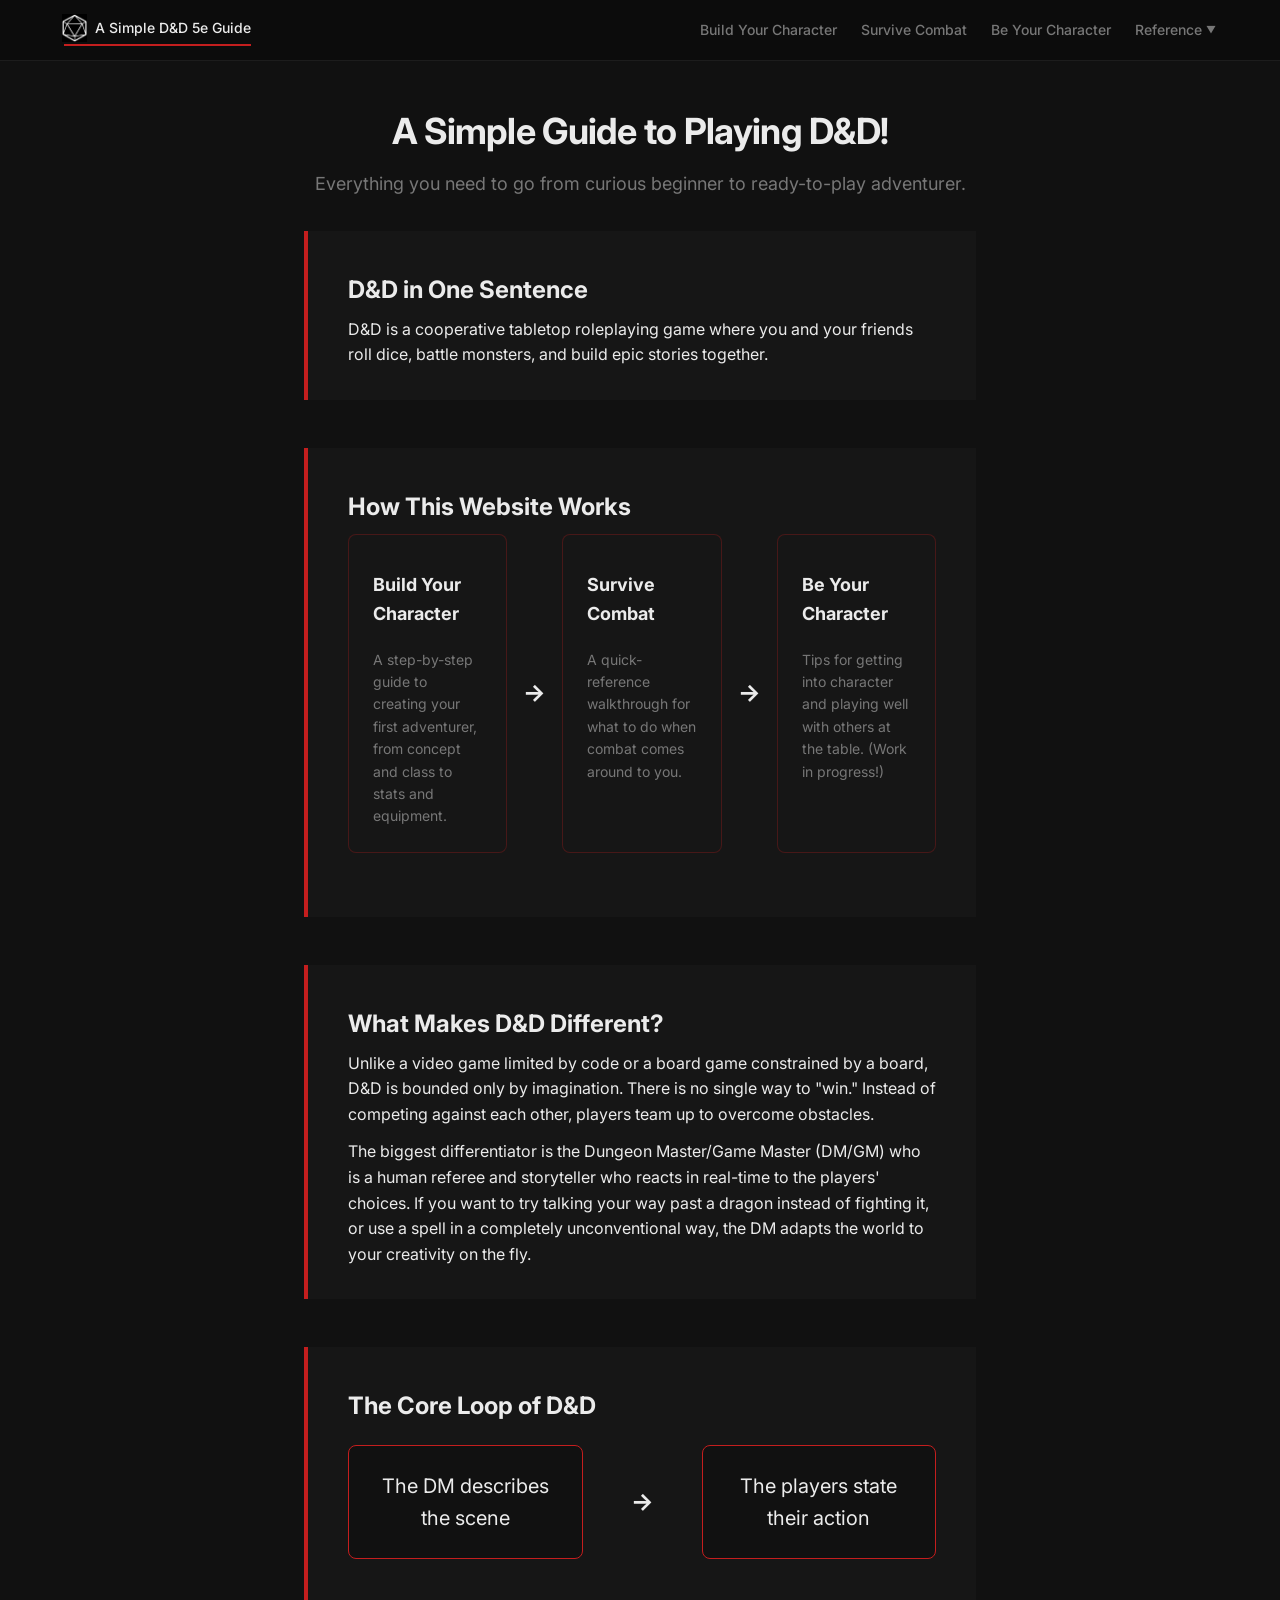
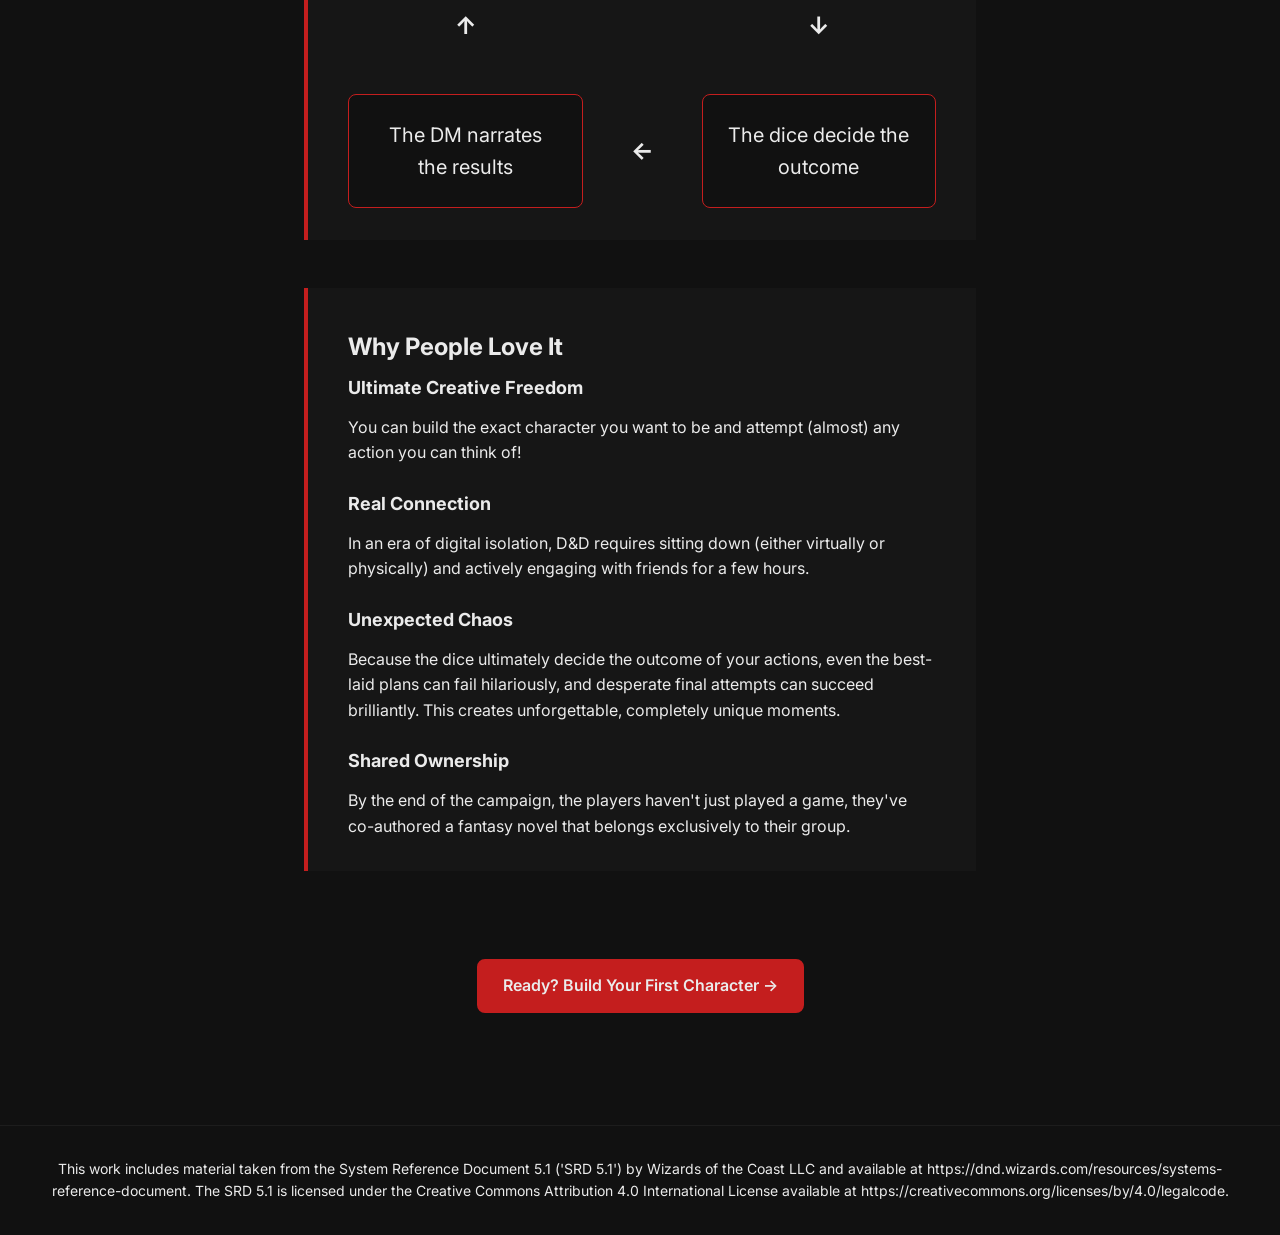
==== commit 3f6650bc: "worked through to do list" ====
--- a/index.html
+++ b/index.html
@@ -4,7 +4,7 @@
   <head>
     <meta charset="UTF-8" />
     <meta name="viewport" content="width=device-width, initial-scale=1.0" />
-    <title>D&D Onboarding</title>
+    <title>A Simple D&D 5e Guide</title>
 
     <link rel="stylesheet" href="css/reset.css" />
     <link rel="stylesheet" href="css/variables.css" />
@@ -154,8 +154,12 @@
 
     <footer class="site-footer">
       <p>
-        D&D 5e (2014) content provided under the Systems Reference Document 5.1,
-        licensed under Creative Commons Attribution 4.0 International.
+        This work includes material taken from the System Reference Document 5.1
+        ('SRD 5.1') by Wizards of the Coast LLC and available at
+        https://dnd.wizards.com/resources/systems-reference-document. The SRD
+        5.1 is licensed under the Creative Commons Attribution 4.0 International
+        License available at
+        https://creativecommons.org/licenses/by/4.0/legalcode.
       </p>
     </footer>
 
--- a/css/styles.css
+++ b/css/styles.css
@@ -115,7 +115,11 @@
 
 /* Closer to text color than muted */
 .text-tinted {
+  margin-top: var(--space-3);
+  line-height: var(--leading-normal);
   color: var(--color-text-tinted);
+  font-size: var(--text-sm);
+  font-style: italic;
 }
 
 .class-list {
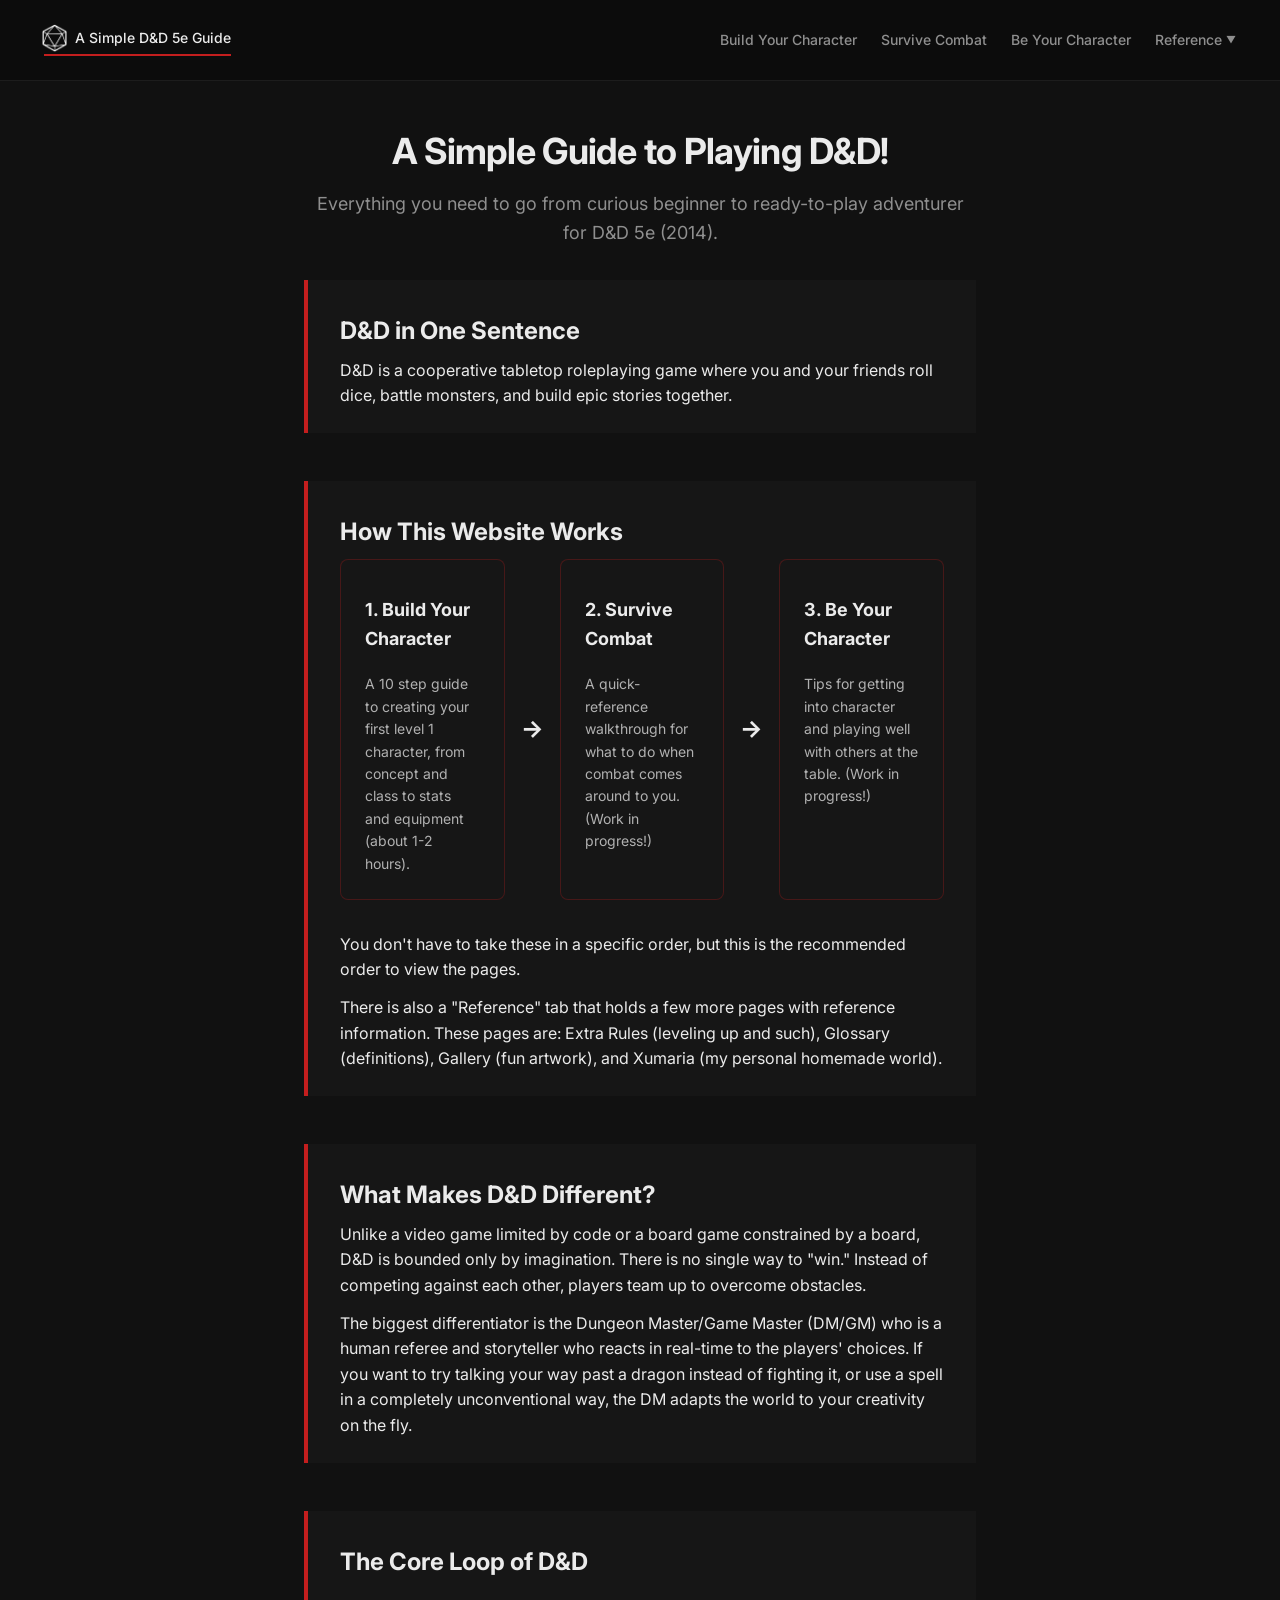
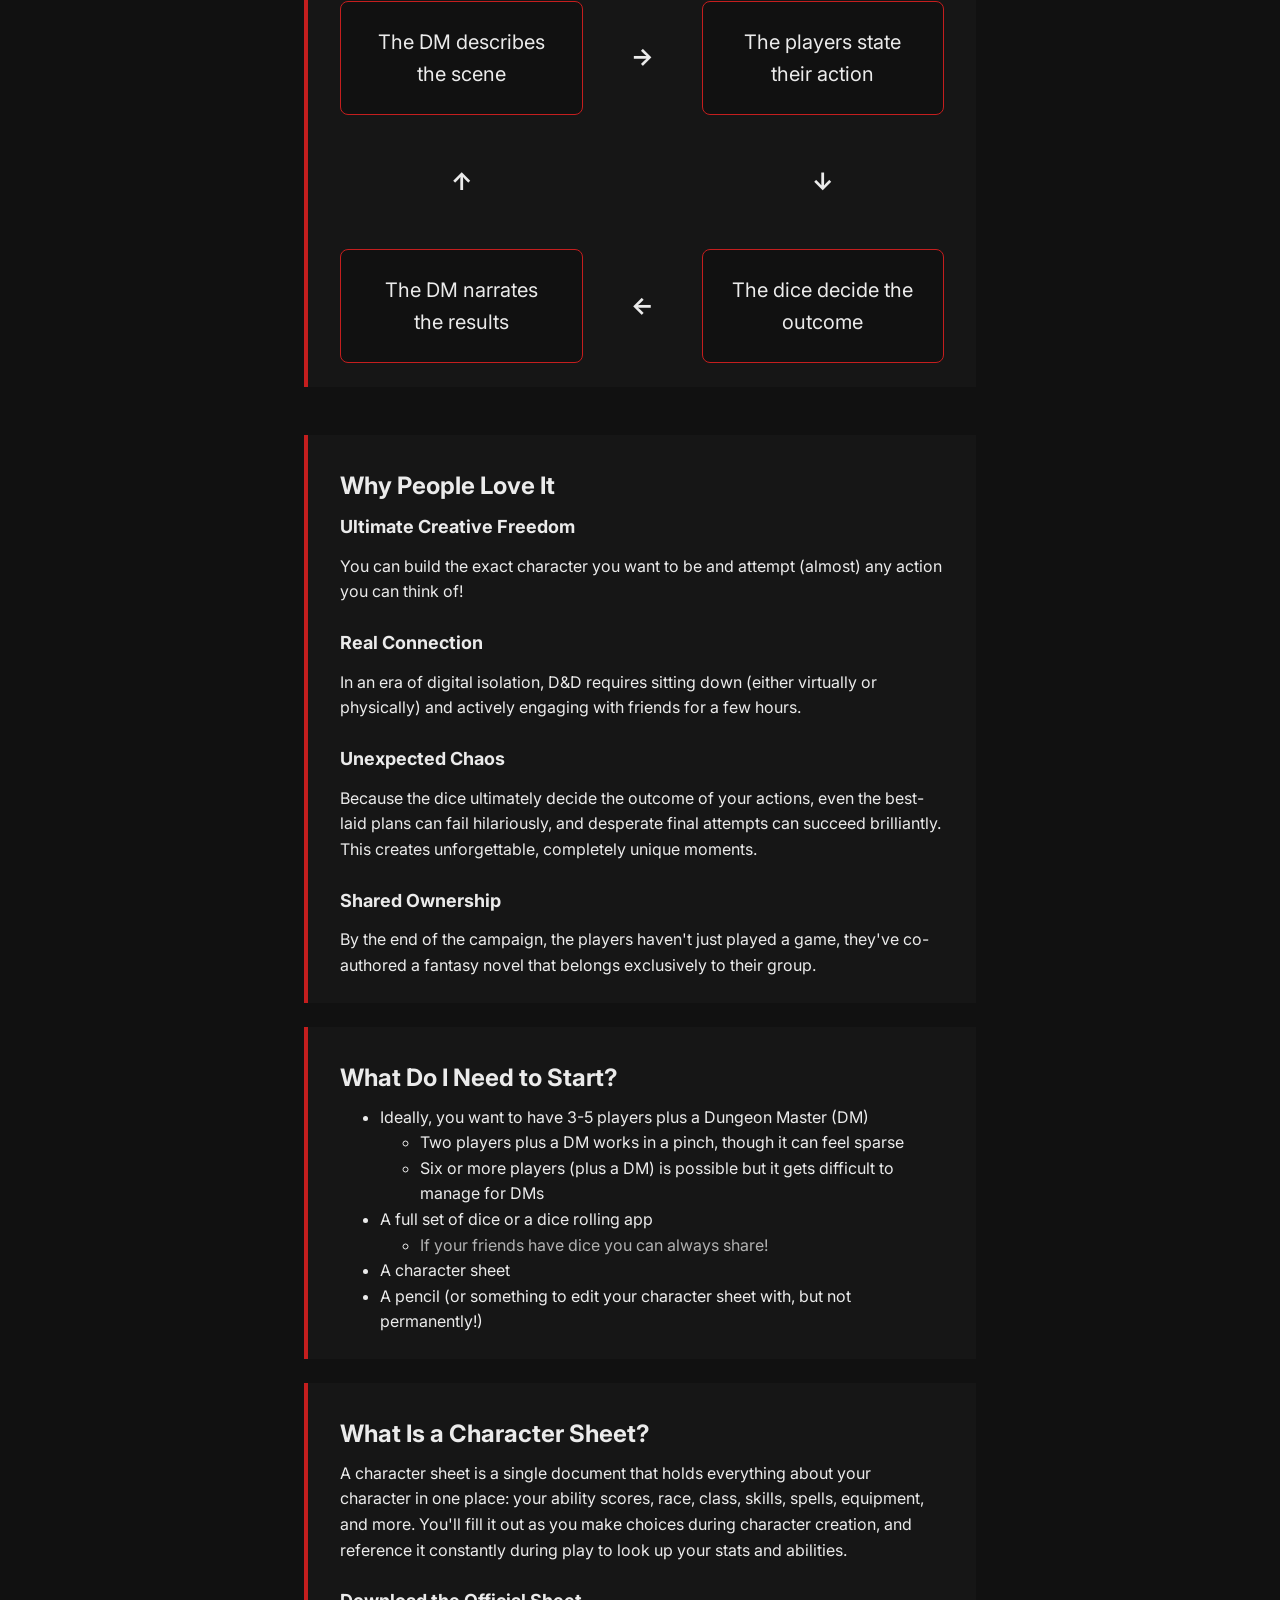
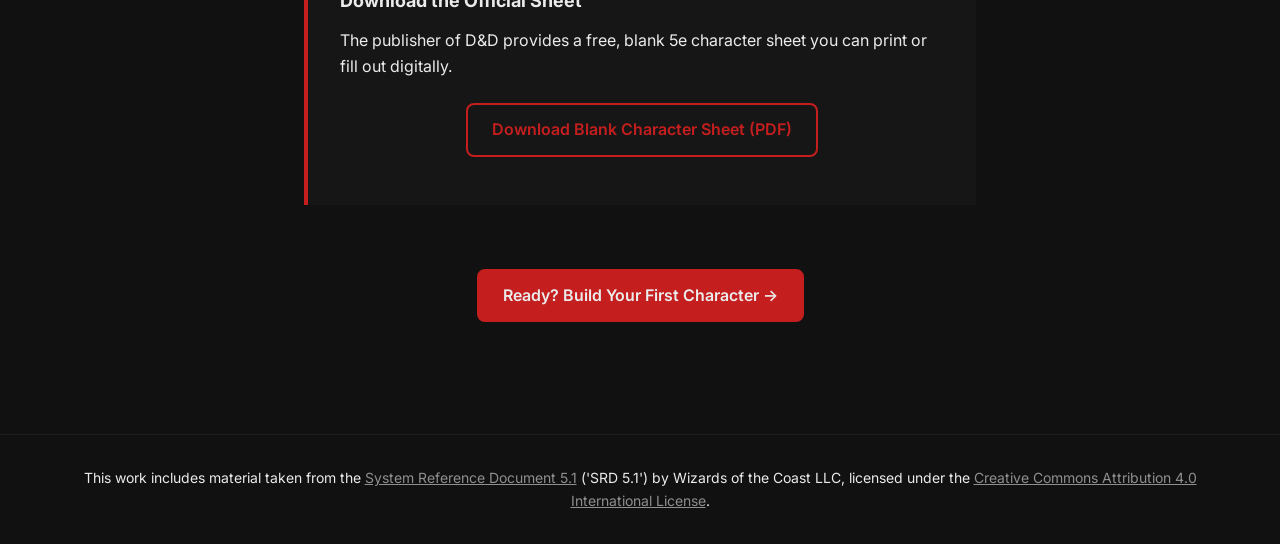
==== commit 6e206a87: "updated the john" ====
--- a/index.html
+++ b/index.html
@@ -5,6 +5,7 @@
     <meta charset="UTF-8" />
     <meta name="viewport" content="width=device-width, initial-scale=1.0" />
     <title>A Simple D&D 5e Guide</title>
+    <link rel="icon" type="image/png" href="assets/d20_transparent.png" />
 
     <link rel="stylesheet" href="css/reset.css" />
     <link rel="stylesheet" href="css/variables.css" />
@@ -27,7 +28,7 @@
         <h1>A Simple Guide to Playing D&D!</h1>
         <p class="hero-sub">
           Everything you need to go from curious beginner to ready-to-play
-          adventurer.
+          adventurer for D&D 5e (2014).
         </p>
       </section>
 
@@ -44,29 +45,41 @@
           <h2>How This Website Works</h2>
           <div class="nav-cards">
             <a href="character-creator.html" class="nav-card">
-              <h3>Build Your Character</h3>
+              <h3>1. Build Your Character</h3>
               <p>
-                A step-by-step guide to creating your first adventurer, from
-                concept and class to stats and equipment.
+                A 10 step guide to creating your first level 1 character, from
+                concept and class to stats and equipment (about 1-2 hours).
               </p>
             </a>
             <span class="nav-card-arrow" aria-hidden="true">→</span>
             <a href="turn-guide.html" class="nav-card">
-              <h3>Survive Combat</h3>
+              <h3>2. Survive Combat</h3>
               <p>
                 A quick-reference walkthrough for what to do when combat comes
-                around to you.
+                around to you. (Work in progress!)
               </p>
             </a>
             <span class="nav-card-arrow" aria-hidden="true">→</span>
             <a href="roleplaying.html" class="nav-card">
-              <h3>Be Your Character</h3>
+              <h3>3. Be Your Character</h3>
               <p>
                 Tips for getting into character and playing well with others at
                 the table. (Work in progress!)
               </p>
             </a>
           </div>
+
+          <p>
+            You don't have to take these in a specific order, but this is the
+            recommended order to view the pages.
+          </p>
+
+          <p>
+            There is also a "Reference" tab that holds a few more pages with
+            reference information. These pages are: Extra Rules (leveling up and
+            such), Glossary (definitions), Gallery (fun artwork), and Xumaria
+            (my personal homemade world).
+          </p>
         </div>
 
         <div class="section">
@@ -109,7 +122,13 @@
             <div class="loop-card loop-card-bl">
               <p>The DM narrates the results</p>
             </div>
-            <span class="loop-arrow loop-arrow-left" aria-hidden="true">↑</span>
+            <span class="loop-arrow loop-arrow-left" aria-hidden="true">
+              <span class="loop-arrow-symbol-default">↑</span>
+              <span class="loop-arrow-repeat">
+                <span class="loop-arrow-symbol-repeat">↻</span>
+                <span class="loop-repeat-caption">The loop repeats</span>
+              </span>
+            </span>
           </div>
         </div>
 
@@ -145,6 +164,67 @@
         </div>
       </div>
 
+      <div class="section">
+        <h2>What Do I Need to Start?</h2>
+        <ul>
+          <li>
+            Ideally, you want to have 3-5 players plus a Dungeon Master (DM)
+            <ul>
+              <li>
+                Two players plus a DM works in a pinch, though it can feel
+                sparse
+              </li>
+              <li>
+                Six or more players (plus a DM) is possible but it gets
+                difficult to manage for DMs
+              </li>
+            </ul>
+          </li>
+          <li>
+            A full set of dice or a dice rolling app
+            <ul>
+              <li>
+                <span class="text-tinted">
+                  If your friends have dice you can always share!
+                </span>
+              </li>
+            </ul>
+          </li>
+          <li>A character sheet</li>
+          <li>
+            A pencil (or something to edit your character sheet with, but not
+            permanently!)
+          </li>
+        </ul>
+      </div>
+
+      <div class="section">
+        <h2>What Is a Character Sheet?</h2>
+        <p>
+          A character sheet is a single document that holds everything about
+          your character in one place: your ability scores, race, class, skills,
+          spells, equipment, and more. You'll fill it out as you make choices
+          during character creation, and reference it constantly during play to
+          look up your stats and abilities.
+        </p>
+
+        <h3>Download the Official Sheet</h3>
+        <p>
+          The publisher of D&amp;D provides a free, blank 5e character sheet you
+          can print or fill out digitally.
+        </p>
+        <div class="center-container">
+          <a
+            class="btn btn-secondary"
+            href="https://media.wizards.com/2022/dnd/downloads/DnD_5E_CharacterSheet_FormFillable.pdf"
+            target="_blank"
+            rel="noopener noreferrer"
+          >
+            Download Blank Character Sheet (PDF)
+          </a>
+        </div>
+      </div>
+
       <div class="page-cta">
         <a href="character-creator.html" class="btn btn-primary">
           Ready? Build Your First Character →
@@ -154,12 +234,20 @@
 
     <footer class="site-footer">
       <p>
-        This work includes material taken from the System Reference Document 5.1
-        ('SRD 5.1') by Wizards of the Coast LLC and available at
-        https://dnd.wizards.com/resources/systems-reference-document. The SRD
-        5.1 is licensed under the Creative Commons Attribution 4.0 International
-        License available at
-        https://creativecommons.org/licenses/by/4.0/legalcode.
+        This work includes material taken from the
+        <a
+          href="https://dnd.wizards.com/resources/systems-reference-document"
+          target="_blank"
+          rel="noopener noreferrer"
+          >System Reference Document 5.1</a
+        >
+        ('SRD 5.1') by Wizards of the Coast LLC, licensed under the
+        <a
+          href="https://creativecommons.org/licenses/by/4.0/legalcode"
+          target="_blank"
+          rel="noopener noreferrer"
+          >Creative Commons Attribution 4.0 International License</a
+        >.
       </p>
     </footer>
 
--- a/css/variables.css
+++ b/css/variables.css
@@ -11,13 +11,15 @@
   --color-surface: #161616; /* Cards — slightly lifted from bg */
   --color-text: #ebebeb; /* Body text */
   --color-text-tinted: #b1b1b1; /* Slightly darker text */
-  --color-text-muted: #777777; /* Secondary text, nav links */
+  --color-text-muted: #8f8f8f; /* Secondary text, nav links */
   --color-text-subtle: #333333; /* Footer, very de-emphasized */
   --color-accent: #c41e1e; /* Red */
   --color-accent-dark: #a01818; /* Darker red for hover states */
   --color-accent-light: #1e0a0a; /* Dark red tint for subtle backgrounds */
   --color-accent-border: #c41e1e47; /* Subtle red for card borders */
   --color-border: #1d1d1d; /* Lines, dividers */
+  --color-info: #3d7ea6; /* definitions - desaturated steel blue */
+  --color-reference: #8a8a8a; /* reference - neutral grey */
 
   /* --- Typography --- */
   --font-sans: "Inter", system-ui, -apple-system, sans-serif;
@@ -52,7 +54,7 @@
 
   /* --- Layout --- */
   --max-width: 720px; /* Single-column reading width */
-  --nav-height: 60px;
+  --nav-height: 80px;
   --border-radius: 0.5rem; /* 8px — subtle rounding */
   --border-radius-sm: 0.25rem;
 }
--- a/css/styles.css
+++ b/css/styles.css
@@ -72,6 +72,7 @@
   font-weight: var(--weight-bold);
   line-height: var(--leading-tight);
   letter-spacing: -0.02em; /* Slight tightening looks cleaner at large sizes */
+  margin-bottom: var(--space-3);
 }
 
 /* Section heading */
@@ -101,6 +102,28 @@
   cursor: pointer;
 }
 
+summary {
+  list-style: none; /* Chrome, Firefox, Safari */
+  cursor: pointer;
+  display: flex;
+  align-items: center;
+  justify-content: space-between;
+}
+
+summary::-webkit-details-marker {
+  display: none;
+}
+
+summary .icon {
+  display: inline-block;
+  transform: rotate(270deg);
+  transition: transform 0.25s ease-in-out;
+}
+
+details[open] summary .icon {
+  transform: rotate(360deg);
+}
+
 /* Default paragraph color and line height */
 p {
   color: var(--color-text);
@@ -113,13 +136,8 @@
   font-size: var(--text-sm);
 }
 
-/* Closer to text color than muted */
 .text-tinted {
-  margin-top: var(--space-3);
-  line-height: var(--leading-normal);
   color: var(--color-text-tinted);
-  font-size: var(--text-sm);
-  font-style: italic;
 }
 
 .class-list {
@@ -154,7 +172,7 @@
 /* Nav bar layout: logo on the left, links/hamburger on the right */
 .main-nav {
   margin: 0 var(--space-8);
-  padding: 0 var(--space-8);
+  padding: 0 var(--space-3);
   height: var(--nav-height);
   display: flex;
   align-items: center;
@@ -175,8 +193,8 @@
 
 /* Small logo image/icon next to the site name */
 .nav-logo-icon {
+  width: 25px;
   height: 28px;
-  width: auto;
   object-fit: contain;
   flex-shrink: 0;
   margin-left: -2px;
@@ -259,11 +277,6 @@
   gap: var(--space-6);
 }
 
-/* Wrapper for the "Reference" dropdown trigger + menu */
-.nav-dropdown {
-  position: relative;
-}
-
 /* Button that opens/closes the Reference dropdown */
 .nav-dropdown-toggle {
   display: flex;
@@ -308,7 +321,6 @@
   position: absolute;
   top: 100%;
   right: 0;
-  margin-top: var(--space-4);
   width: max-content;
   min-width: 10rem;
   background-color: var(--color-nav);
@@ -448,8 +460,22 @@
 .section {
   background: var(--color-surface);
   border-left: var(--space-1) solid var(--color-accent);
-  padding: var(--space-8) var(--space-10);
+  padding: var(--space-6) var(--space-8);
   margin-bottom: var(--space-6);
+}
+
+/* Section Variants */
+
+.section-definition {
+  border-left-color: var(--color-info);
+}
+
+.section-reference {
+  border-left-color: var(--color-reference);
+}
+
+.section-warning {
+  border-left-color: var(--color-accent);
 }
 
 /* Spaces a paragraph from whatever precedes it within a section */
@@ -476,7 +502,7 @@
 /* Responsive image inside a section figure */
 .section figure img {
   width: 100%;
-  max-width: 800px;
+  max-width: 400px;
   height: auto;
   border-radius: var(--border-radius);
 }
@@ -574,7 +600,7 @@
 
 /* Nav card description text */
 .nav-card p {
-  color: var(--color-text-muted);
+  color: var(--color-text-tinted);
   font-size: var(--text-sm);
   line-height: var(--leading-normal);
 }
@@ -636,6 +662,11 @@
   grid-area: left;
 }
 
+/* Loop arrow's "repeats" version only shows up at the <=640px breakpoint */
+.loop-arrow-repeat {
+  display: none;
+}
+
 /* Individual "core loop" card */
 .loop-card {
   display: flex;
@@ -676,10 +707,18 @@
   color: var(--color-accent);
 }
 
-.sheet-tip /* Tips under each step of where to put things */ {
+/* Tips under each step of where to put things */
+.sheet-tip {
   color: var(--color-text-tinted);
+  margin-bottom: var(--space-6);
+  font-style: italic;
+}
+
+/* Side DM Notes */
+.dm-note {
   margin-top: var(--space-3);
-  margin-bottom: var(--space-6);
+  color: var(--color-text-tinted);
+  font-size: var(--text-sm);
   font-style: italic;
 }
 
@@ -740,19 +779,18 @@
 
 /* Full-bleed row containing the step tracker + its divider line */
 .step-tracker-nav {
-  position: relative;
-  display: flex;
-  align-items: flex-start;
-  justify-content: center;
-  gap: var(--space-3);
-  padding-bottom: var(--space-6);
-  margin-bottom: var(--space-8);
+  margin: var(--space-8);
+  margin-top: -64px;
+  position: sticky;
+  top: calc(var(--nav-height));
+  z-index: 10; /* Stays below the header (z-index: 100) it sticks under */
+  background-color: var(--color-bg);
+  padding: var(--space-8);
   width: 100vw;
   margin-left: calc(50% - 50vw);
-  padding-left: var(--space-6);
-  padding-right: var(--space-6);
   box-sizing: border-box;
   overflow-x: hidden;
+  transition: padding 0.2s ease;
 }
 
 /* Full-width divider line under the tracker */
@@ -765,6 +803,87 @@
   width: 100vw;
   height: 1px;
   background-color: var(--color-border);
+}
+
+/* Row holding the prev arrow, pips, and next arrow */
+.step-tracker-content {
+  display: flex;
+  align-items: flex-start;
+  justify-content: center;
+  gap: var(--space-3);
+}
+
+/* Button in the bottom-left corner that collapses/expands the tracker */
+.tracker-toggle {
+  position: absolute;
+  width: fit-content;
+  margin-left: var(--space-3);
+  bottom: var(--space-3);
+  left: var(--space-3);
+  display: flex;
+  align-items: center;
+  gap: var(--space-2);
+  background: none;
+  border: none;
+  padding: var(--space-1);
+  font: inherit;
+  color: var(--color-text-tinted);
+  cursor: pointer;
+}
+
+/* Highlight both the caret and the count together, but only when the
+   pointer is actually over one of them — not the button's full hit area */
+.tracker-toggle:has(.tracker-toggle-caret:hover) .tracker-toggle-caret,
+.tracker-toggle:has(.tracker-toggle-caret:hover) .tracker-toggle-count,
+.tracker-toggle:has(.tracker-toggle-count:hover) .tracker-toggle-caret,
+.tracker-toggle:has(.tracker-toggle-count:hover) .tracker-toggle-count {
+  color: var(--color-text);
+}
+
+/* Only shown once the tracker is collapsed, next to the caret */
+.tracker-toggle-count {
+  display: none;
+  font-size: var(--text-sm);
+  transition:
+    transform 0.2s ease,
+    color 0.2s ease;
+}
+
+.tracker-toggle-caret {
+  display: inline-block;
+  font-size: var(--text-sm);
+  line-height: 1;
+  transition: transform 0.2s ease;
+}
+
+/* Collapsed state: the tracker shrinks to a thin sticky bar */
+.step-tracker-nav.collapsed {
+  padding-top: var(--space-3);
+  padding-bottom: var(--space-3);
+  cursor: pointer;
+}
+
+.step-tracker-nav.collapsed .step-tracker-content {
+  display: none;
+}
+
+.step-tracker-nav.collapsed .tracker-toggle {
+  position: static;
+  width: 100%;
+  justify-content: left;
+}
+
+.step-tracker-nav.collapsed .tracker-toggle-count {
+  display: inline;
+}
+
+.step-tracker-nav.collapsed .tracker-toggle-count {
+  color: var(--color-text-tinted);
+  font-weight: bold;
+}
+
+.step-tracker-nav.collapsed .tracker-toggle-caret {
+  transform: rotate(180deg);
 }
 
 /* Row of step pips (the numbered circles) */
@@ -862,12 +981,18 @@
 /* Text label under each step pip */
 .step-label {
   font-size: var(--text-sm);
-  color: var(--color-text-muted);
+  color: var(--color-text-tinted);
   text-align: center;
   white-space: normal;
   overflow-wrap: break-word;
   line-height: 1.2;
   max-width: 100%;
+}
+
+.step-label.active {
+  color: var(--color-text);
+  padding-bottom: var(--space-1);
+  border-bottom: 2px solid var(--color-accent);
 }
 
 /* Prev/next arrows flanking the step tracker, letting you jump a step
@@ -896,7 +1021,8 @@
 }
 
 .tracker-arrow:disabled {
-  color: var(--color-text-subtle);
+  color: var(--color-text-muted);
+  opacity: 0.75;
   cursor: not-allowed;
 }
 
@@ -916,6 +1042,16 @@
 /* Centers footer text */
 .site-footer p {
   margin: 0 auto;
+}
+
+/* Footer links (SRD/license attribution) */
+.site-footer a {
+  color: var(--color-text-muted);
+  text-decoration: underline;
+}
+
+.site-footer a:hover {
+  color: var(--color-accent);
 }
 
 /* ============================================================
@@ -930,10 +1066,6 @@
    arrows on either side instead of the full scrolling row of 9 pips. */
 @media (max-width: 900px) {
   .step-tracker-nav {
-    display: flex;
-    align-items: flex-start;
-    justify-content: center;
-    gap: var(--space-3);
     padding-left: var(--space-3);
     padding-right: var(--space-3);
   }
@@ -1074,8 +1206,29 @@
     transform: rotate(-90deg);
   }
 
+  /* On desktop this arrow points back up to the top-left card, but on the
+     stacked mobile layout there's nothing above it to point to — so swap
+     it for a "repeats" glyph and caption instead of rotating it */
   .loop-arrow-left {
-    transform: rotate(180deg);
+    flex-direction: column;
+    gap: var(--space-1);
+  }
+
+  .loop-arrow-symbol-default {
+    display: none;
+  }
+
+  .loop-arrow-repeat {
+    display: flex;
+    flex-direction: column;
+    align-items: center;
+    gap: var(--space-1);
+  }
+
+  .loop-repeat-caption {
+    font-size: var(--text-sm);
+    font-weight: var(--weight-normal);
+    color: var(--color-text-muted);
   }
 
   /* Character creator page */
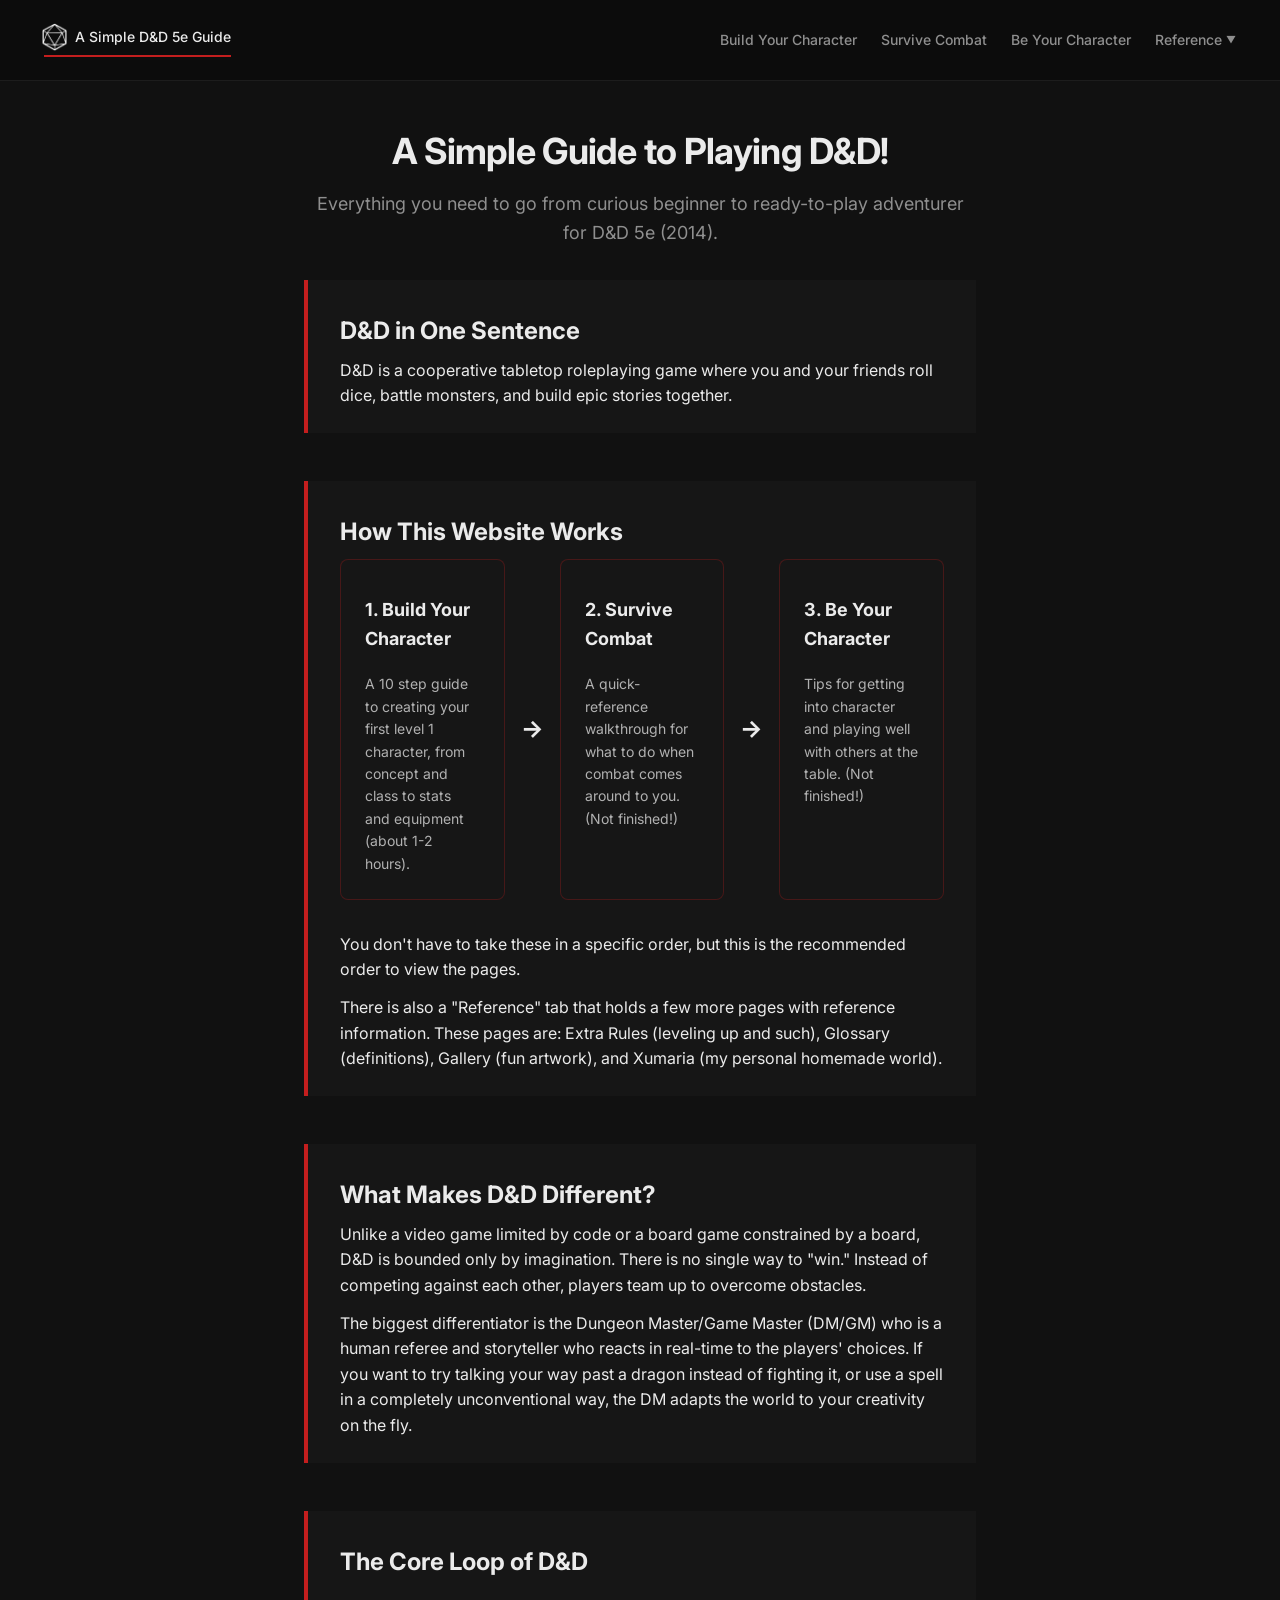
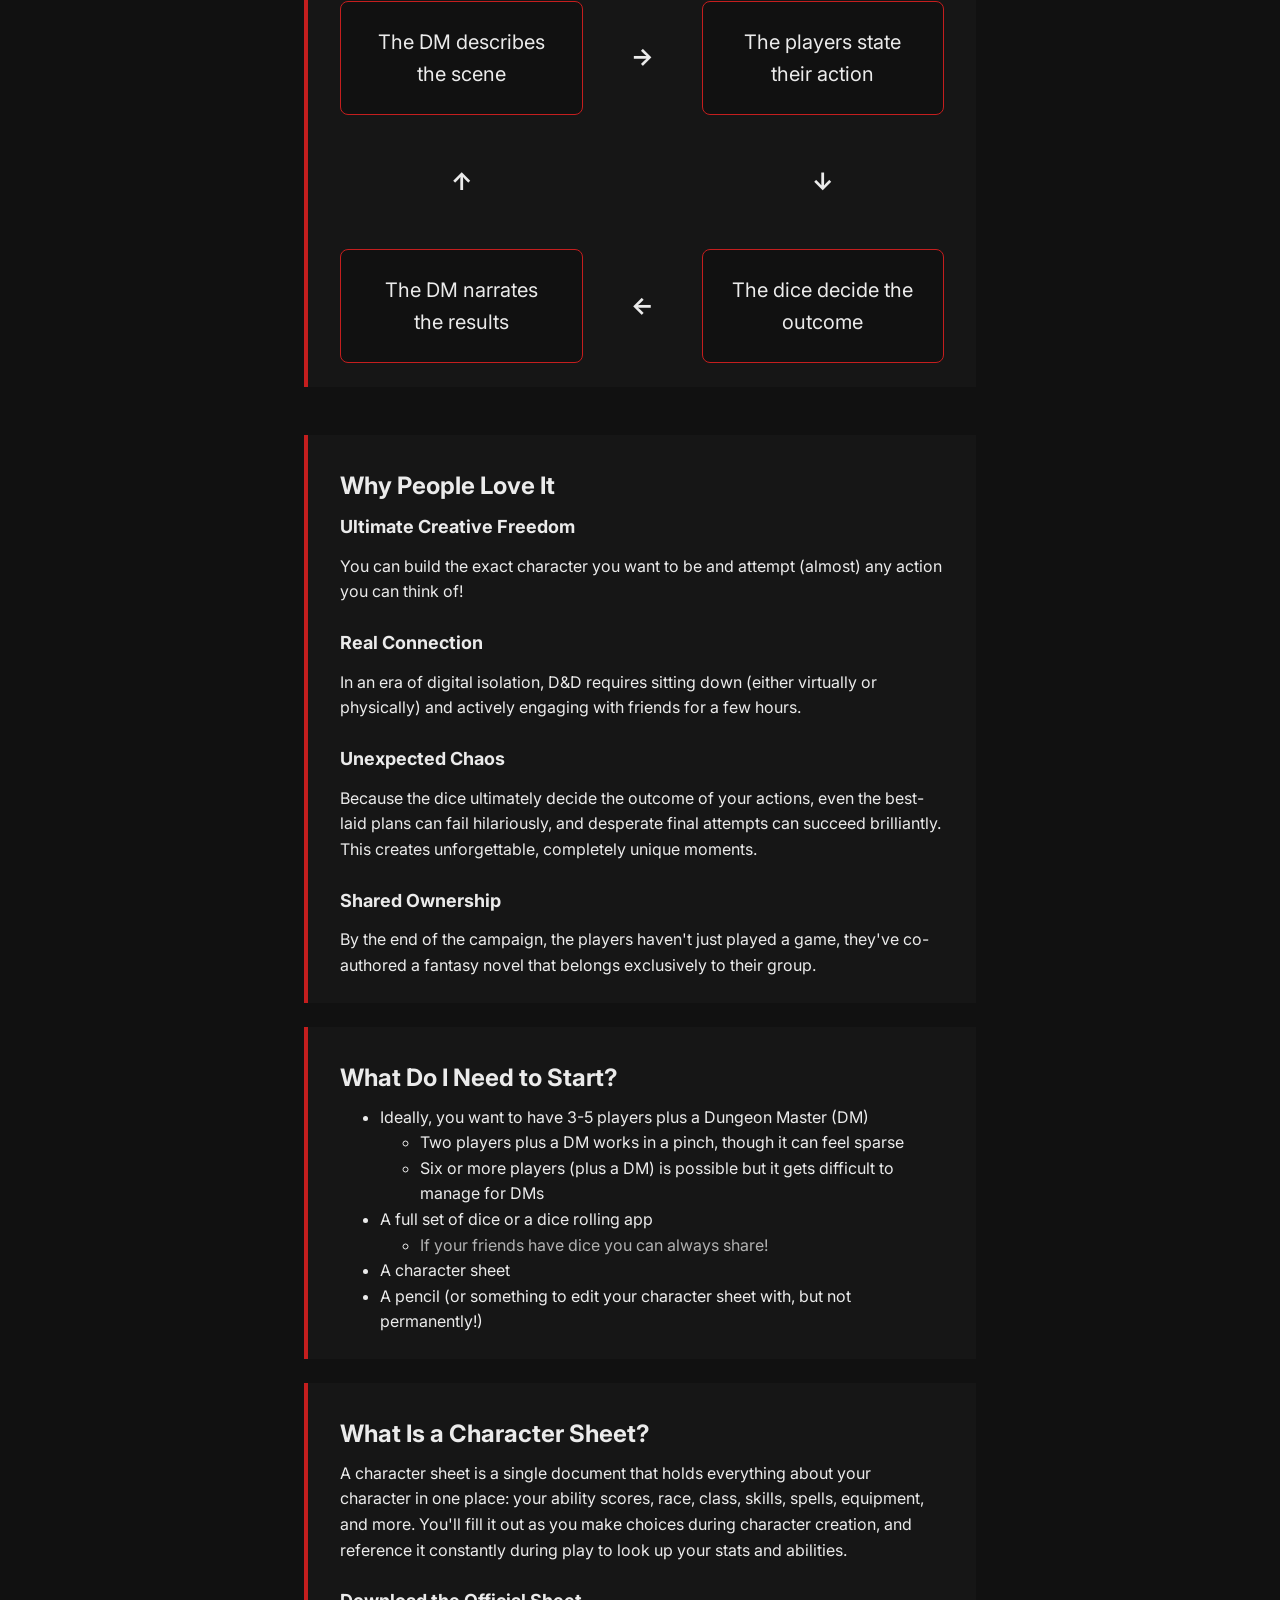
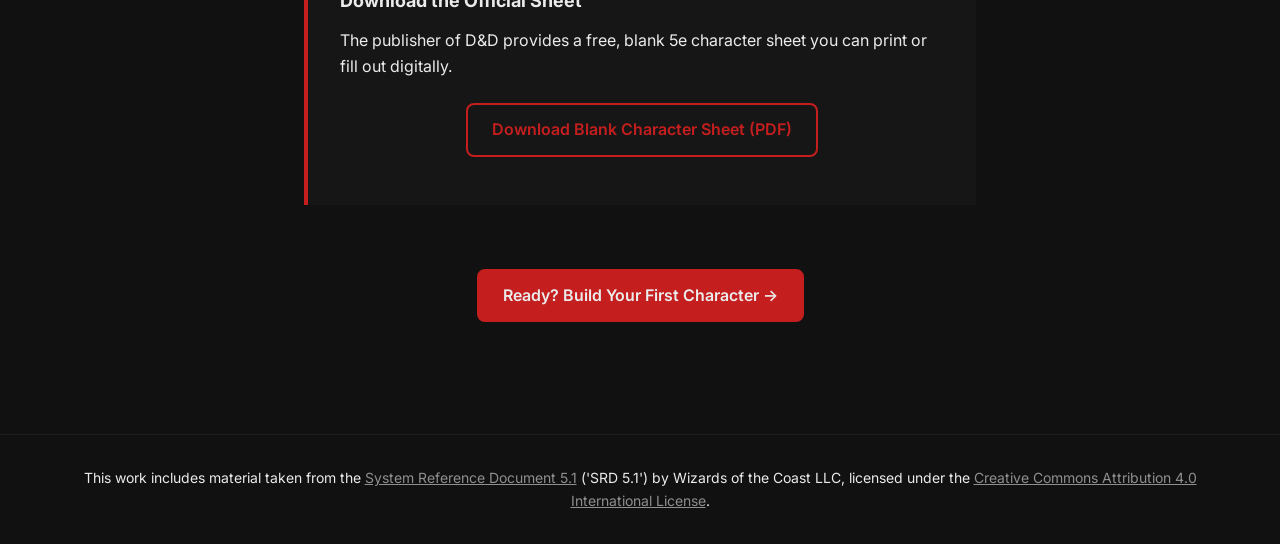
==== commit 43a25e68: "lots of work to the john" ====
--- a/index.html
+++ b/index.html
@@ -44,7 +44,7 @@
         <div class="section">
           <h2>How This Website Works</h2>
           <div class="nav-cards">
-            <a href="character-creator.html" class="nav-card">
+            <a href="character-creator.html" class="nav-card nav-card-finished">
               <h3>1. Build Your Character</h3>
               <p>
                 A 10 step guide to creating your first level 1 character, from
@@ -52,21 +52,21 @@
               </p>
             </a>
             <span class="nav-card-arrow" aria-hidden="true">→</span>
-            <a href="turn-guide.html" class="nav-card">
+            <div class="nav-card not-finished">
               <h3>2. Survive Combat</h3>
               <p>
                 A quick-reference walkthrough for what to do when combat comes
-                around to you. (Work in progress!)
+                around to you. (Not finished!)
               </p>
-            </a>
+            </div>
             <span class="nav-card-arrow" aria-hidden="true">→</span>
-            <a href="roleplaying.html" class="nav-card">
+            <div class="nav-card not-finished">
               <h3>3. Be Your Character</h3>
               <p>
                 Tips for getting into character and playing well with others at
-                the table. (Work in progress!)
+                the table. (Not finished!)
               </p>
-            </a>
+            </div>
           </div>
 
           <p>
--- a/css/variables.css
+++ b/css/variables.css
@@ -57,4 +57,5 @@
   --nav-height: 80px;
   --border-radius: 0.5rem; /* 8px — subtle rounding */
   --border-radius-sm: 0.25rem;
+  --border-radius-lg: 1rem;
 }
--- a/css/styles.css
+++ b/css/styles.css
@@ -92,7 +92,7 @@
 }
 
 /* Matches h3 styling since browsers don't bold/size <summary> by default */
-.house-rules-details {
+.collapse-heading {
   display: list-item;
   font-size: var(--text-lg);
   font-weight: var(--weight-bold);
@@ -234,7 +234,6 @@
 
 .main-nav a:hover {
   color: var(--color-text);
-  background-color: var(--color-surface);
 }
 
 /* Individual link row inside the mobile dropdown */
@@ -248,8 +247,8 @@
 /* Highlight the active page link */
 .main-nav a.active {
   color: var(--color-text);
+  padding-bottom: 4px;
   border-bottom: 2px solid var(--color-accent);
-  padding-bottom: 2px;
 }
 
 /* Current-page highlight inside the mobile dropdown */
@@ -258,7 +257,10 @@
   border-left: 3px solid var(--color-accent);
   padding-left: calc(var(--space-6) - 3px);
   padding-bottom: var(--space-4);
-  background-color: var(--color-accent-dark);
+}
+
+.nav-links a:hover {
+  background-color: var(--color-surface);
 }
 
 /* Indents a subpage link nested under the item above it (e.g. Extra
@@ -478,6 +480,11 @@
   border-left-color: var(--color-accent);
 }
 
+.section-gallery {
+  border: 2px solid var(--color-accent-dark);
+  border-radius: var(--border-radius);
+}
+
 /* Spaces a paragraph from whatever precedes it within a section */
 .section p {
   margin-top: var(--space-3);
@@ -587,7 +594,11 @@
     transform 0.15s ease;
 }
 
-.nav-card:hover {
+.not-finished {
+  cursor: not-allowed;
+}
+
+.nav-card-finished:hover {
   border-color: var(--color-accent);
   transform: translateY(-2px);
 }
@@ -1055,6 +1066,197 @@
 }
 
 /* ============================================================
+   GALLERY — CHARACTER CARDS
+   Click-to-reveal cards rendered from the CHARACTERS array in
+   js/main.js. The image and the description sit stacked on top of
+   each other and crossfade — no 3D rotation.
+   ============================================================ */
+
+.character-cards {
+  display: grid;
+  grid-template-columns: repeat(3, 1fr);
+  gap: var(--space-4);
+  margin-top: var(--space-4);
+}
+
+/* Whole card is one button so Enter/Space work without a keydown handler */
+.character-card {
+  position: relative;
+  width: 100%;
+  aspect-ratio: 4 / 5;
+  padding: 0;
+  background: var(--color-surface);
+  border: 1px solid var(--color-accent-border);
+  border-radius: var(--border-radius-lg);
+  overflow: hidden;
+  cursor: pointer;
+  font: inherit;
+  color: inherit;
+  text-align: left;
+  transition:
+    border-color 0.15s ease,
+    transform 0.15s ease;
+}
+
+.character-card:focus-visible {
+  outline: 2px solid var(--color-accent);
+  outline-offset: 2px;
+}
+
+/* Fills the card regardless of the source image's aspect ratio */
+.character-card img {
+  display: block;
+  width: 100%;
+  height: 100%;
+  object-fit: cover;
+}
+
+/* Name sits over the bottom of the image, on a scrim so it stays legible
+   against a light portrait */
+.character-card-name {
+  position: absolute;
+  right: 0;
+  bottom: 0;
+  left: 0;
+  padding: var(--space-6) var(--space-4) var(--space-3);
+  background: linear-gradient(to top, #000000cc, transparent);
+  color: var(--color-text);
+  font-size: var(--text-lg);
+  font-weight: var(--weight-semibold);
+  line-height: var(--leading-tight);
+}
+
+/* Stand-in copy that isn't written yet — shown in the pop-up */
+.text-placeholder {
+  color: var(--color-text-muted);
+  font-style: italic;
+}
+
+/* Lift only where there's a real cursor — no hover state on touch */
+@media (hover: hover) and (pointer: fine) {
+  .character-card:hover {
+    border-color: var(--color-accent);
+    transform: translateY(-8px);
+  }
+}
+
+/* --- Character pop-up --- */
+
+/* Native <dialog> so showModal() handles the top layer, Escape, focus
+   trapping, and focus restore. Most of this is undoing UA dialog defaults. */
+.character-modal {
+  width: min(900px, 92vw);
+  padding: 0;
+  background: var(--color-surface);
+  color: var(--color-text);
+  border: 2px solid var(--color-accent);
+  border-radius: var(--border-radius);
+  overflow: hidden;
+}
+
+.character-modal::backdrop {
+  background: #000000cc;
+}
+
+/* The only scroll container — long descriptions scroll, the close button
+   (a sibling) stays pinned to the panel. Capping the height here rather
+   than on the dialog lets the panel shrink to fit short descriptions. */
+.character-modal-body {
+  display: grid;
+  grid-template-columns: 300px 1fr;
+  gap: var(--space-8);
+  align-items: start;
+  padding: var(--space-8);
+  max-height: 85vh;
+  overflow-y: auto;
+}
+
+/* Overrides the browser's default figure margin */
+.character-modal-figure {
+  margin: 0;
+}
+
+.character-modal-image {
+  width: 100%;
+  height: auto;
+  border-radius: var(--border-radius);
+}
+
+/* Artist credit under the portrait — sizing/color come from .text-muted */
+.character-modal-credit {
+  margin-top: var(--space-2);
+}
+
+/* Nothing to credit for this character */
+.character-modal-credit:empty {
+  display: none;
+}
+
+.character-modal-title {
+  margin-top: 0;
+  font-size: var(--text-2xl);
+  font-weight: var(--weight-bold);
+}
+
+/* Matches the paragraph spacing used inside .section */
+.character-modal-body p + p {
+  margin-top: var(--space-3);
+}
+
+/* Same X as the open hamburger — reuses .nav-toggle-bar for the bars
+   themselves, since .nav-toggle is display:none above 640px */
+.modal-close {
+  position: absolute;
+  top: var(--space-3);
+  right: var(--space-3);
+  z-index: 1;
+  display: flex;
+  flex-direction: column;
+  justify-content: center;
+  align-items: center;
+  gap: 5px;
+  width: 2.25rem;
+  height: 2.25rem;
+  padding: 0;
+  background: transparent;
+  border: none;
+  cursor: pointer;
+}
+
+.modal-close .nav-toggle-bar:nth-child(1) {
+  transform: translateY(7px) rotate(45deg);
+}
+
+.modal-close .nav-toggle-bar:nth-child(2) {
+  opacity: 0;
+}
+
+.modal-close .nav-toggle-bar:nth-child(3) {
+  transform: translateY(-7px) rotate(-45deg);
+}
+
+.modal-close:focus-visible {
+  outline: 2px solid var(--color-accent);
+  outline-offset: 2px;
+}
+
+/* Stops the page scrolling behind the open pop-up */
+body.modal-open {
+  overflow: hidden;
+}
+
+/* Highlight the border instantly, without the lift */
+@media (prefers-reduced-motion: reduce) {
+  .character-card {
+    transition: none;
+  }
+
+  .character-card:hover {
+    transform: none;
+  }
+}
+
+/* ============================================================
    RESPONSIVE
    Mobile gets slightly smaller text and tighter padding.
    These two breakpoints must stay in this order: several rules
@@ -1132,6 +1334,11 @@
   .step-label {
     font-size: var(--text-sm);
   }
+
+  /* Gallery */
+  .character-cards {
+    grid-template-columns: repeat(2, 1fr);
+  }
 }
 
 @media (max-width: 640px) {
@@ -1180,6 +1387,24 @@
   .nav-card-arrow {
     justify-self: center;
     transform: rotate(90deg);
+  }
+
+  /* Gallery */
+  .character-cards {
+    grid-template-columns: 1fr;
+  }
+
+  /* Image stacks above the text instead of sitting beside it */
+  .character-modal-body {
+    grid-template-columns: 1fr;
+    gap: var(--space-4);
+    padding: var(--space-6);
+  }
+
+  /* Capped on the figure, not the image, so the credit stays aligned
+     to the portrait's width rather than the full column */
+  .character-modal-figure {
+    max-width: 240px;
   }
 
   /* Loop cards stack to a single column, tl → top → tr → right → br → ... */
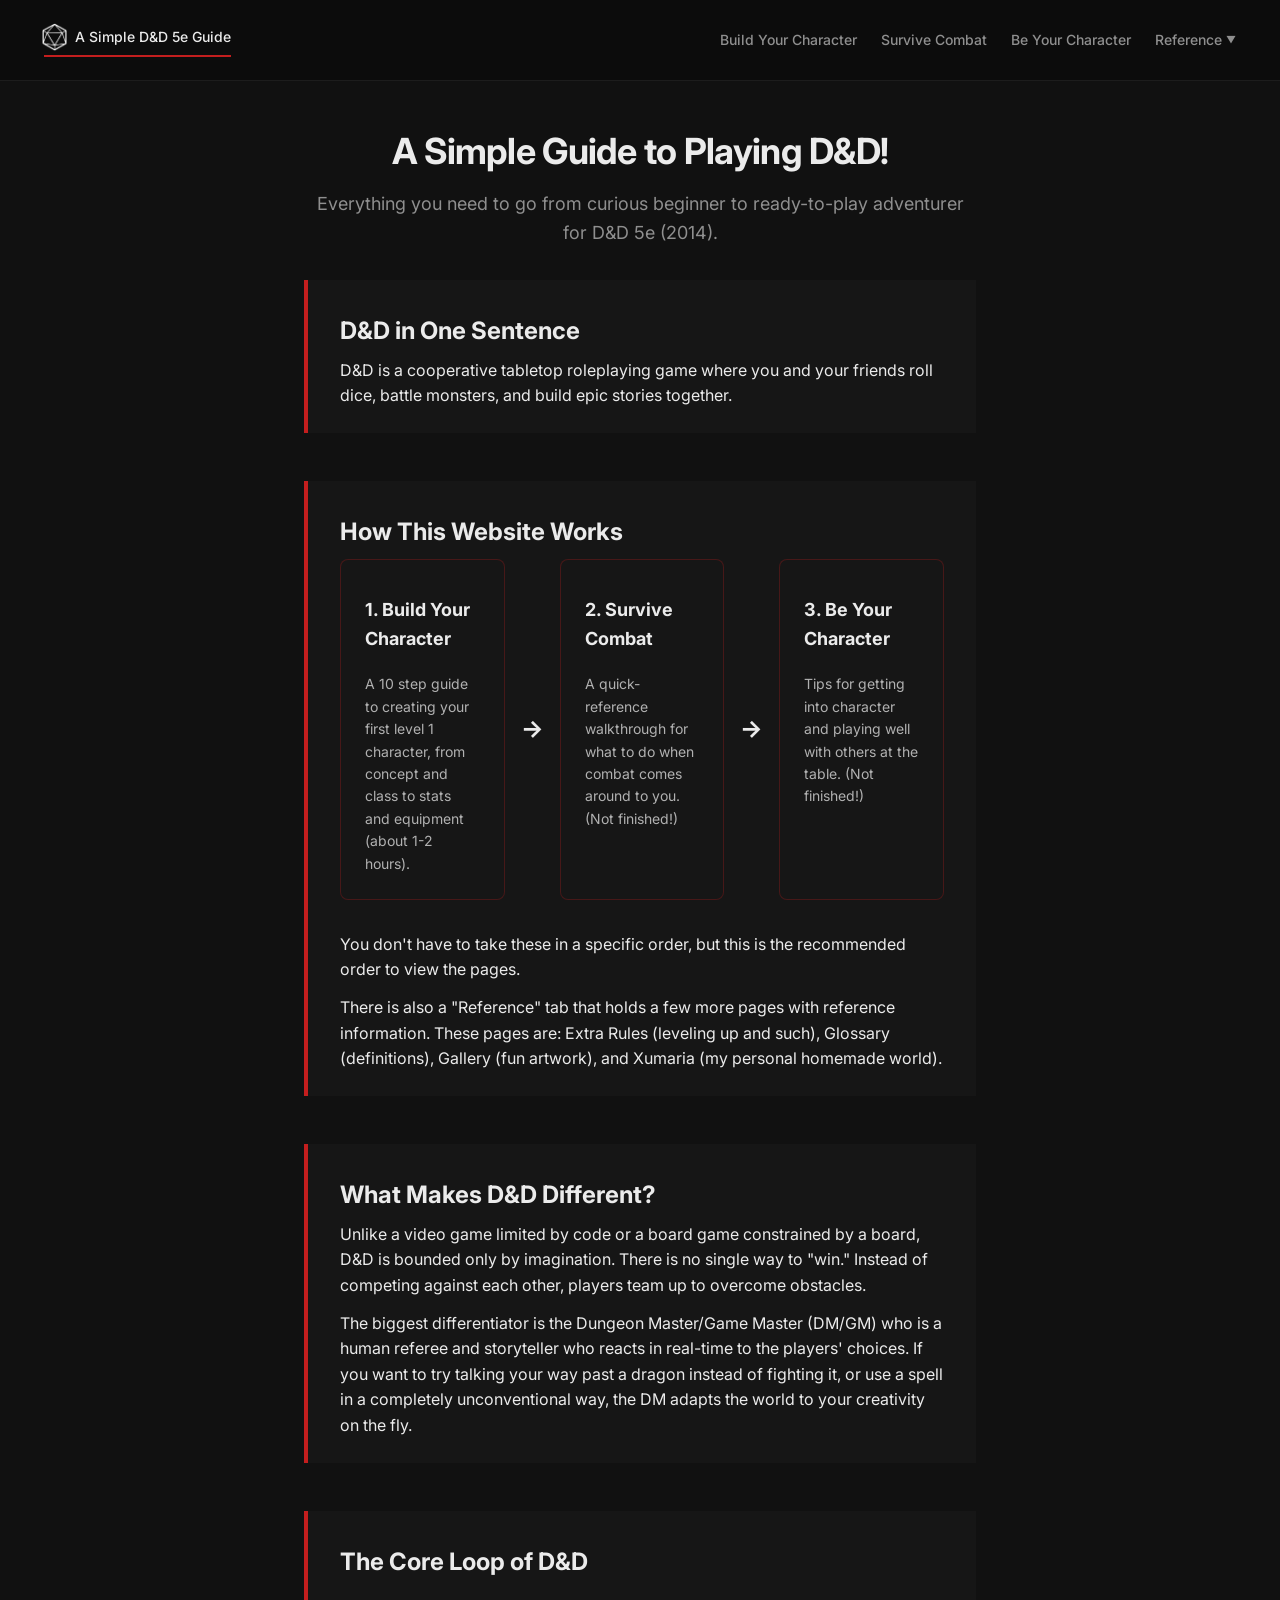
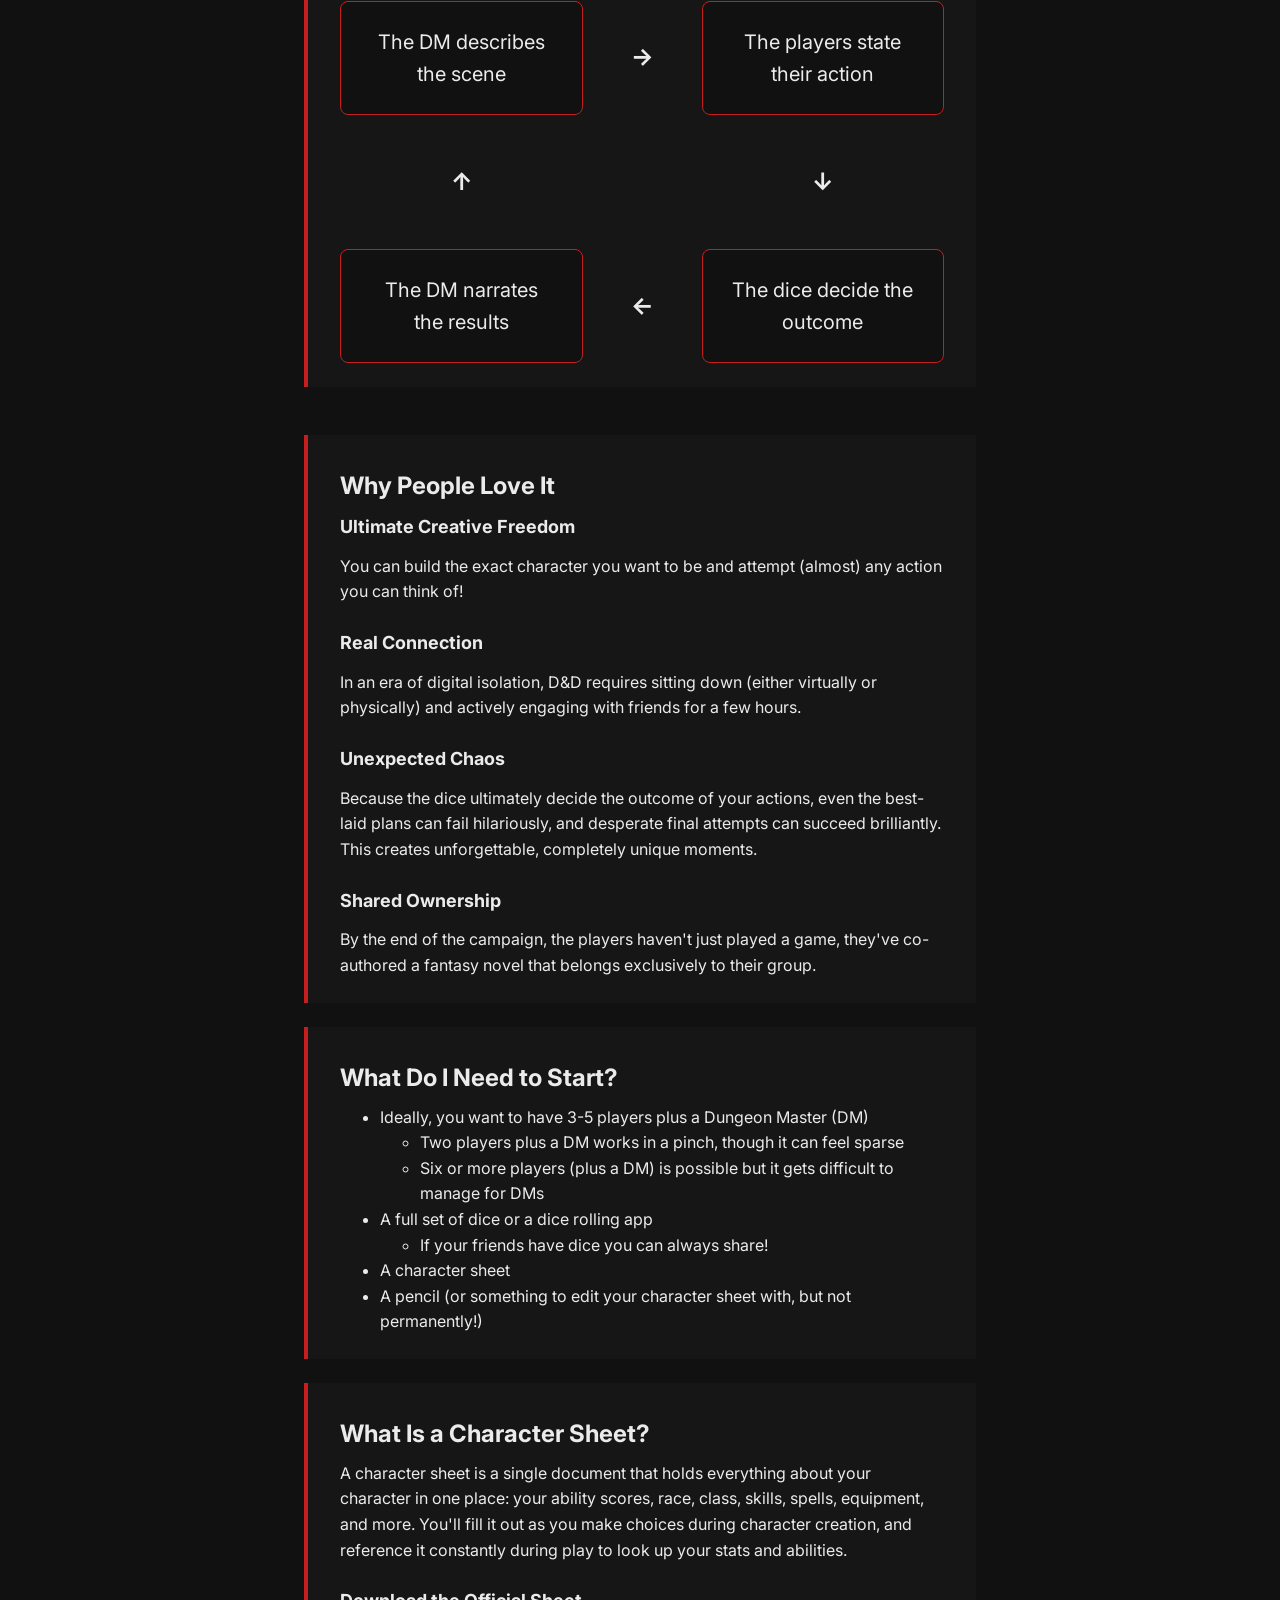
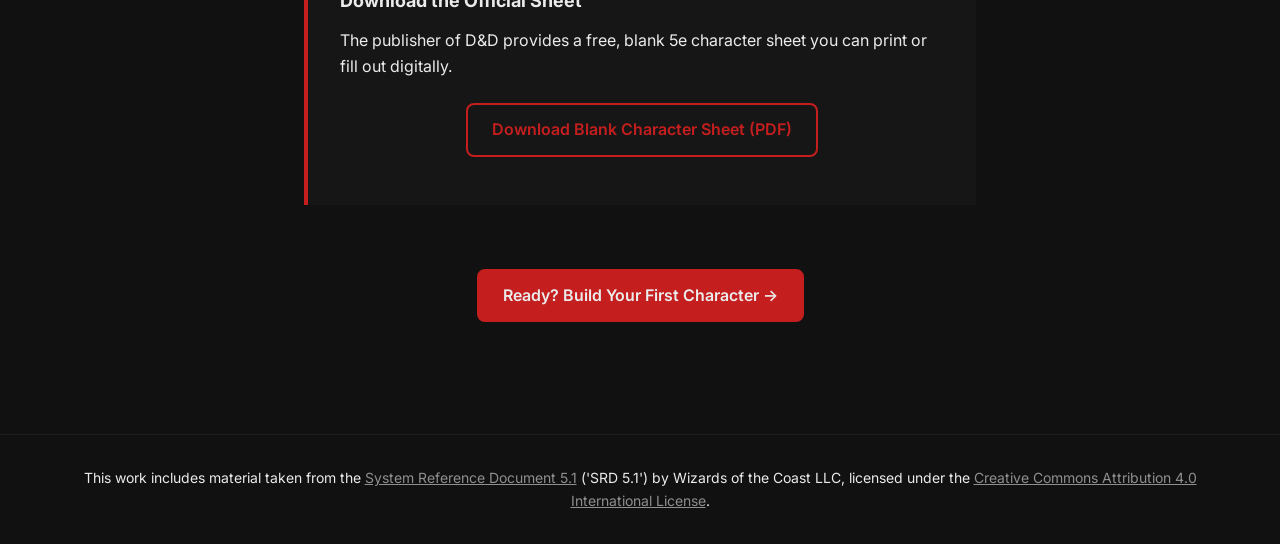
==== commit f6d9a20f: "no more tint" ====
--- a/index.html
+++ b/index.html
@@ -183,11 +183,7 @@
           <li>
             A full set of dice or a dice rolling app
             <ul>
-              <li>
-                <span class="text-tinted">
-                  If your friends have dice you can always share!
-                </span>
-              </li>
+              <li>If your friends have dice you can always share!</li>
             </ul>
           </li>
           <li>A character sheet</li>
--- a/css/styles.css
+++ b/css/styles.css
@@ -138,6 +138,7 @@
 
 .text-tinted {
   color: var(--color-text-tinted);
+  line-height: var(--leading-normal);
 }
 
 .class-list {
@@ -1023,8 +1024,8 @@
   line-height: 1;
   cursor: pointer;
   transition:
-    border-color 0.15s ease,
-    color 0.15s ease;
+    border-color 0.2s ease,
+    color 0.2s ease;
 }
 
 .tracker-arrow:hover:not(:disabled) {
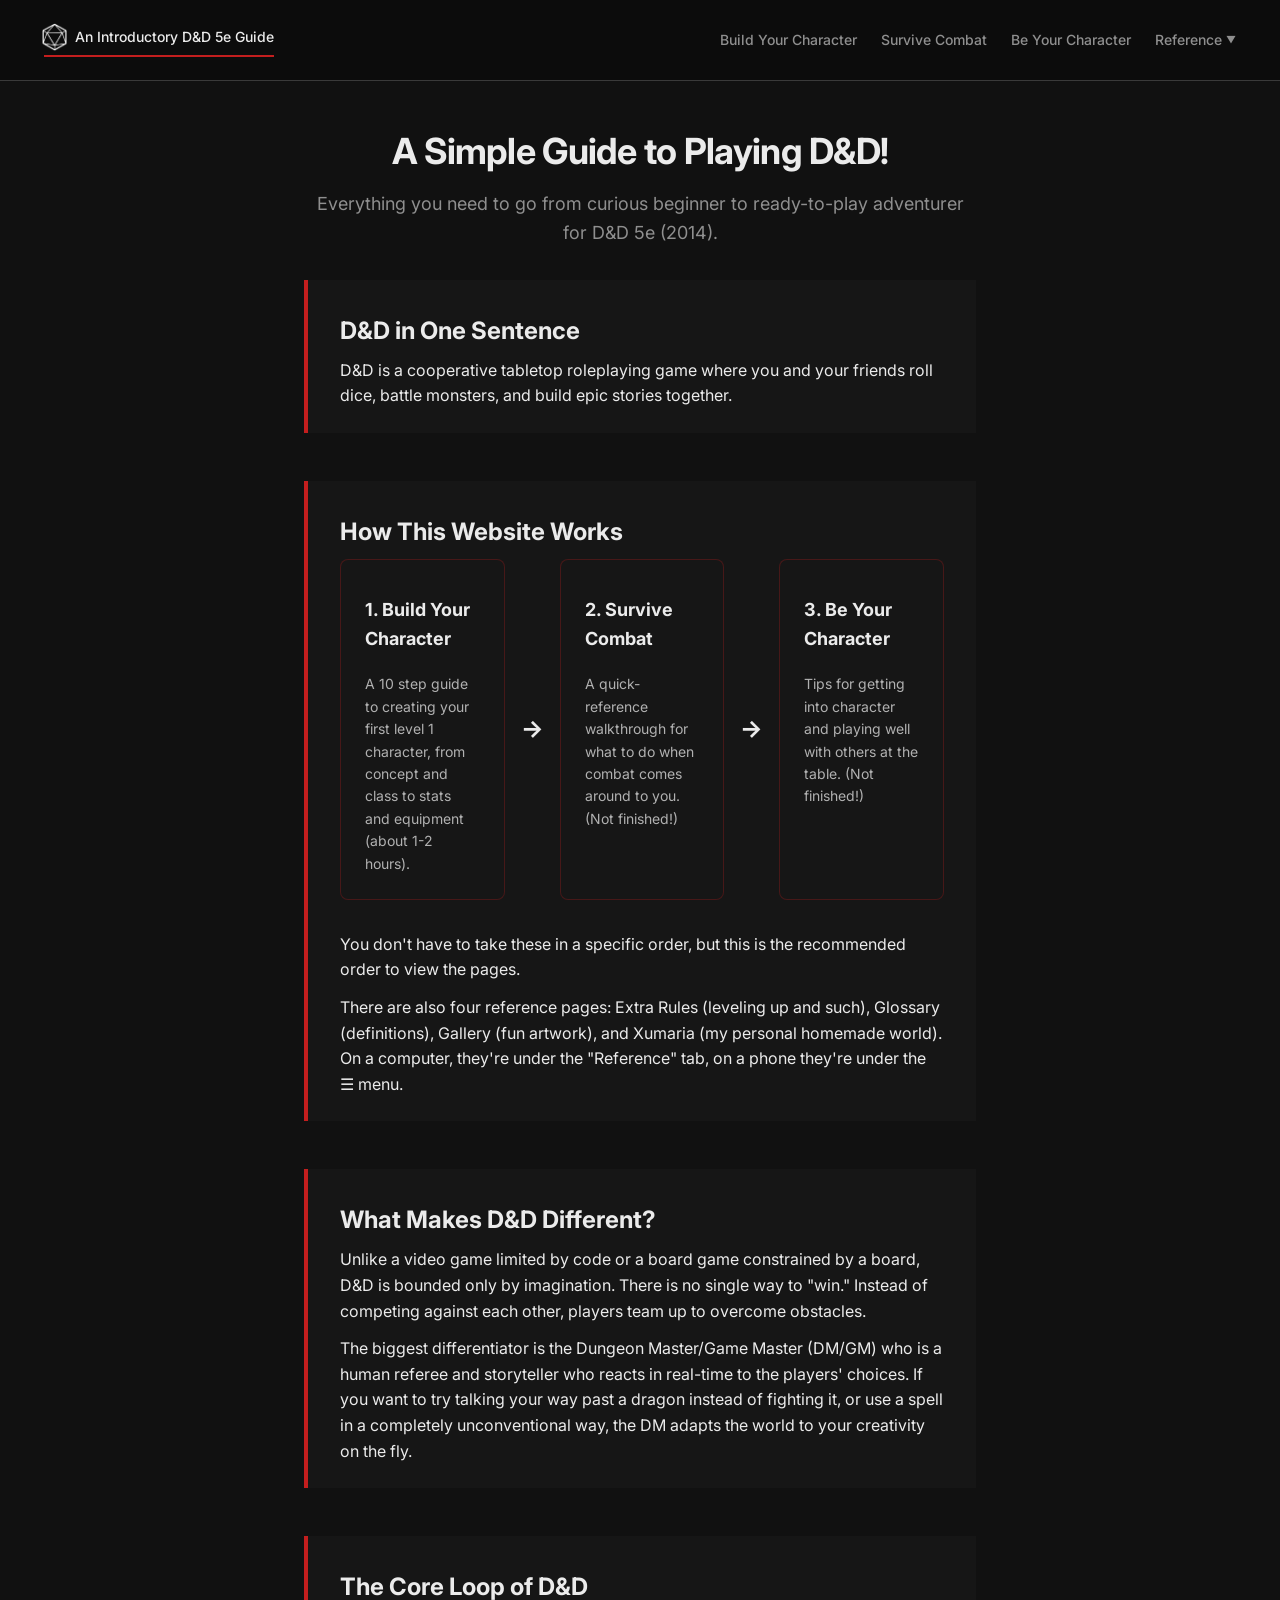
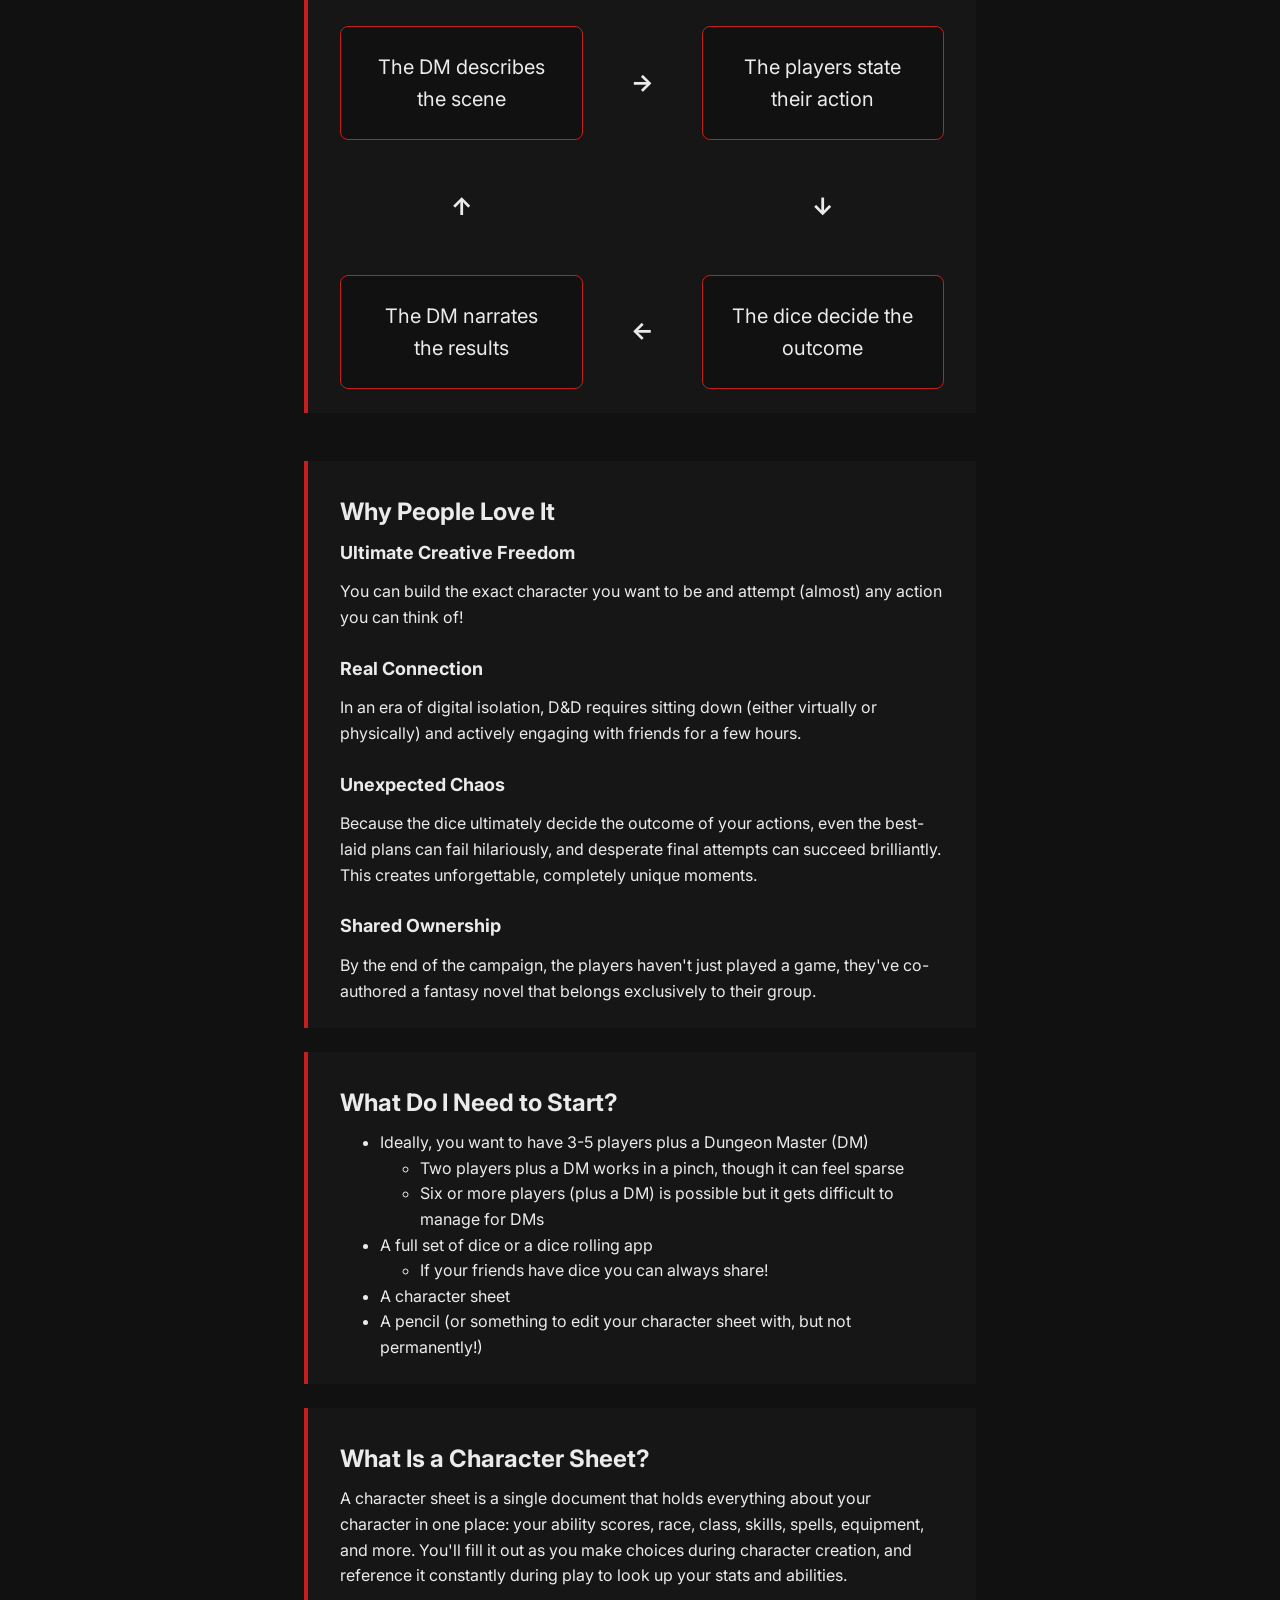
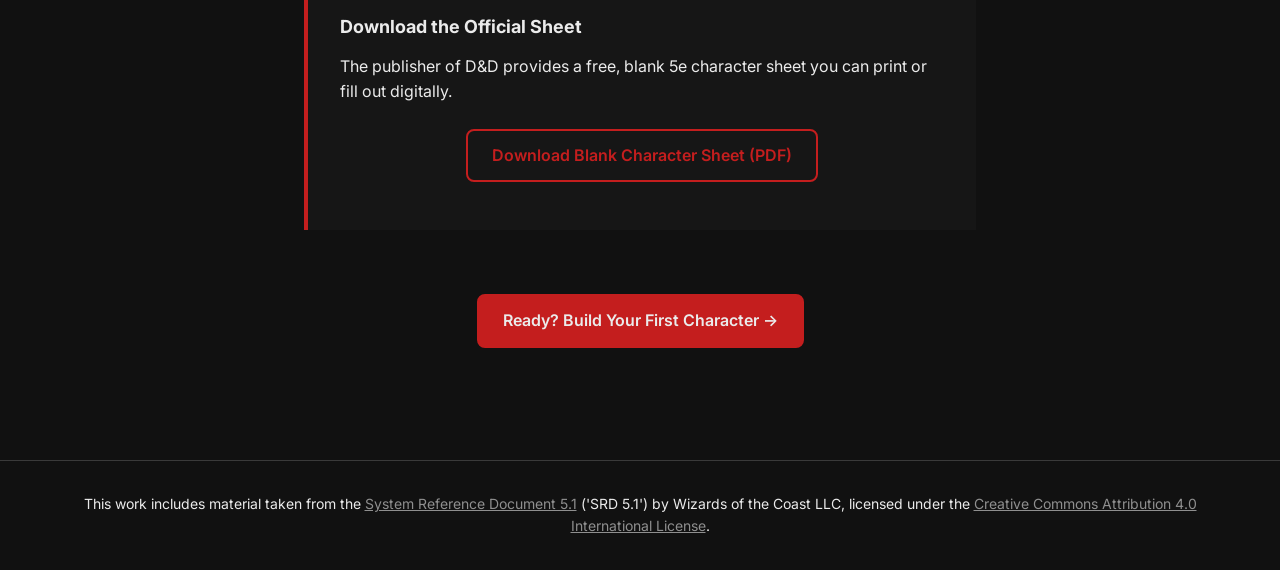
==== commit b81ece73: "whole lotta shi" ====
--- a/index.html
+++ b/index.html
@@ -75,10 +75,10 @@
           </p>
 
           <p>
-            There is also a "Reference" tab that holds a few more pages with
-            reference information. These pages are: Extra Rules (leveling up and
+            There are also four reference pages: Extra Rules (leveling up and
             such), Glossary (definitions), Gallery (fun artwork), and Xumaria
-            (my personal homemade world).
+            (my personal homemade world). On a computer, they're under the
+            "Reference" tab, on a phone they're under the &#x2630; menu.
           </p>
         </div>
 
--- a/css/variables.css
+++ b/css/variables.css
@@ -17,7 +17,8 @@
   --color-accent-dark: #a01818; /* Darker red for hover states */
   --color-accent-light: #1e0a0a; /* Dark red tint for subtle backgrounds */
   --color-accent-border: #c41e1e47; /* Subtle red for card borders */
-  --color-border: #1d1d1d; /* Lines, dividers */
+  --color-border: #3a3a3a; /* Lines, dividers */
+  --color-table-border: #4a4a4a; /* Table borders */
   --color-info: #3d7ea6; /* definitions - desaturated steel blue */
   --color-reference: #8a8a8a; /* reference - neutral grey */
 
--- a/css/styles.css
+++ b/css/styles.css
@@ -26,6 +26,12 @@
   font-weight: var(--weight-normal);
   line-height: var(--leading-normal);
   -webkit-font-smoothing: antialiased; /* Crisper text on Mac/iOS */
+}
+
+/* Consistent keyboard-focus ring across all interactive elements */
+:focus-visible {
+  outline: 2px solid #f0524f;
+  outline-offset: 2px;
 }
 
 /* Remove default margin from elements we'll space ourselves */
@@ -726,6 +732,10 @@
   font-style: italic;
 }
 
+.sheet-tip a {
+  font-style: normal;
+}
+
 /* Side DM Notes */
 .dm-note {
   margin-top: var(--space-3);
@@ -764,7 +774,6 @@
 .modifier-table th,
 .modifier-table td {
   padding: var(--space-3) var(--space-6);
-  border: 1px solid var(--color-text-subtle);
   text-align: center;
 }
 
@@ -774,10 +783,12 @@
   color: var(--color-text);
   font-weight: var(--weight-semibold);
   font-size: var(--text-sm);
+  border: 1px solid var(--color-border);
 }
 
 .modifier-table td {
   color: var(--color-text);
+  border: 1px solid var(--color-table-border);
 }
 
 /* Tighter cell padding for the wider class-features table */
@@ -792,7 +803,7 @@
 /* Full-bleed row containing the step tracker + its divider line */
 .step-tracker-nav {
   margin: var(--space-8);
-  margin-top: -64px;
+  margin-top: calc(var(--space-12) * -1 - var(--space-8));
   position: sticky;
   top: calc(var(--nav-height));
   z-index: 10; /* Stays below the header (z-index: 100) it sticks under */
@@ -1005,6 +1016,20 @@
   color: var(--color-text);
   padding-bottom: var(--space-1);
   border-bottom: 2px solid var(--color-accent);
+}
+
+/* Dropdown that replaces the pip row on narrow screens; hidden otherwise */
+.step-tracker-select {
+  display: none;
+  width: 100%;
+  max-width: 20rem;
+  font: inherit;
+  font-size: var(--text-sm);
+  color: var(--color-text);
+  background-color: var(--color-surface);
+  border: 2px solid var(--color-border);
+  border-radius: var(--border-radius-sm);
+  padding: var(--space-2) var(--space-3);
 }
 
 /* Prev/next arrows flanking the step tracker, letting you jump a step
@@ -1099,11 +1124,6 @@
     transform 0.15s ease;
 }
 
-.character-card:focus-visible {
-  outline: 2px solid var(--color-accent);
-  outline-offset: 2px;
-}
-
 /* Fills the card regardless of the source image's aspect ratio */
 .character-card img {
   display: block;
@@ -1172,9 +1192,13 @@
   overflow-y: auto;
 }
 
-/* Overrides the browser's default figure margin */
+/* margin: 0 overrides the browser's default figure margin. align-self
+   centers the portrait against the description column, which is almost
+   always the taller of the two — the grid's align-items: start still
+   holds the text at the top. */
 .character-modal-figure {
   margin: 0;
+  align-self: center;
 }
 
 .character-modal-image {
@@ -1234,11 +1258,6 @@
 
 .modal-close .nav-toggle-bar:nth-child(3) {
   transform: translateY(-7px) rotate(-45deg);
-}
-
-.modal-close:focus-visible {
-  outline: 2px solid var(--color-accent);
-  outline-offset: 2px;
 }
 
 /* Stops the page scrolling behind the open pop-up */
@@ -1463,27 +1482,21 @@
     padding: var(--space-2) var(--space-3);
   }
 
-  /* Slightly smaller than the 900px size, but still bigger than desktop */
-  .step-icon,
-  .step-icon.active,
-  .step-icon.complete {
-    width: 3rem;
-    height: 3rem;
-    font-size: var(--text-base);
-  }
-
-  .tracker-arrow {
-    margin-top: calc((3rem - 2.5rem) / 2);
-  }
-
-  .tracker-entry::before,
-  .tracker-entry:not(:last-child)::after,
-  .tracker-entry:last-child::after {
-    top: 1.5rem;
-    width: calc(50% - 2rem);
-  }
-
-  .step-label {
-    font-size: 0.7rem;
-  }
-}
+  /* Below this width, the whole tracker (toggle + pips/arrows) collapses
+     down to just the centered step selector — no expand/collapse state,
+     no caret, just one control that always jumps directly to a step. */
+  .step-tracker-nav {
+    padding-top: var(--space-3);
+    padding-bottom: var(--space-3);
+  }
+
+  .tracker-toggle,
+  .step-tracker-content {
+    display: none;
+  }
+
+  .step-tracker-select {
+    display: block;
+    margin: 0 auto;
+  }
+}
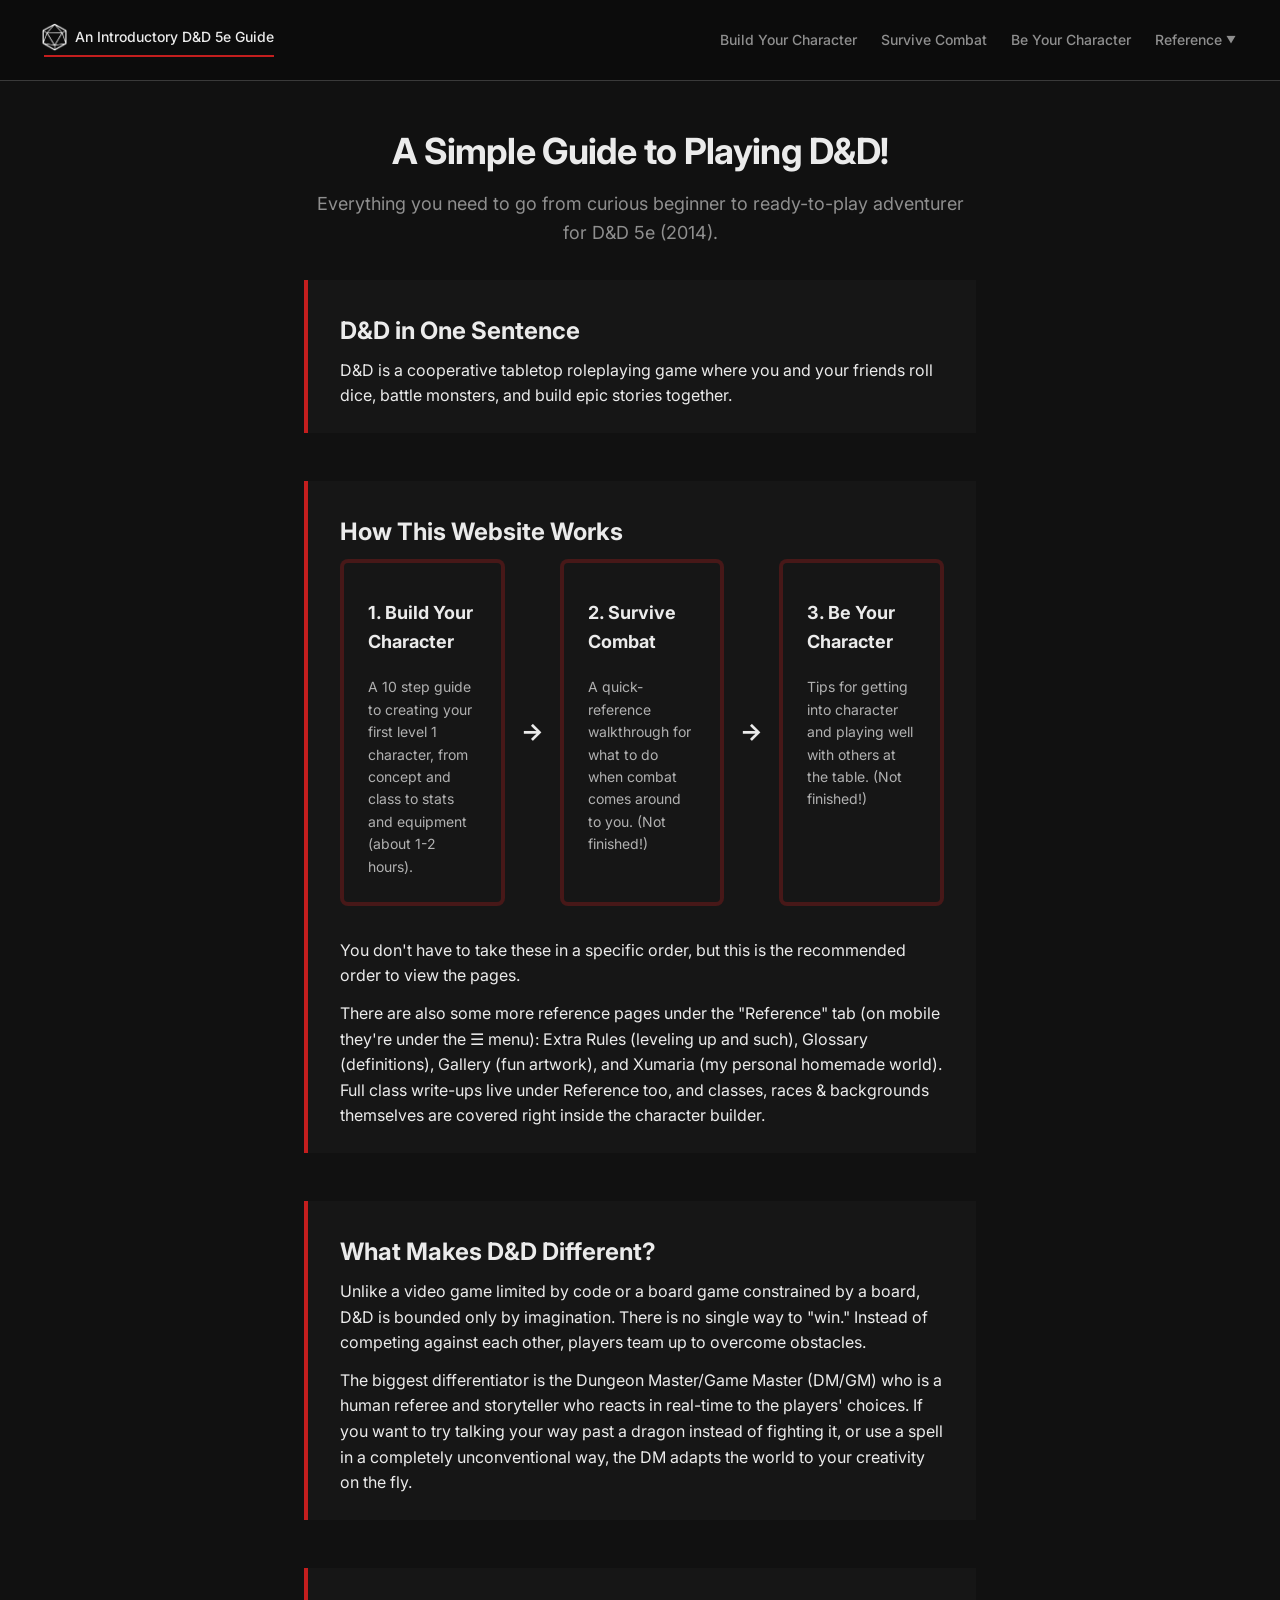
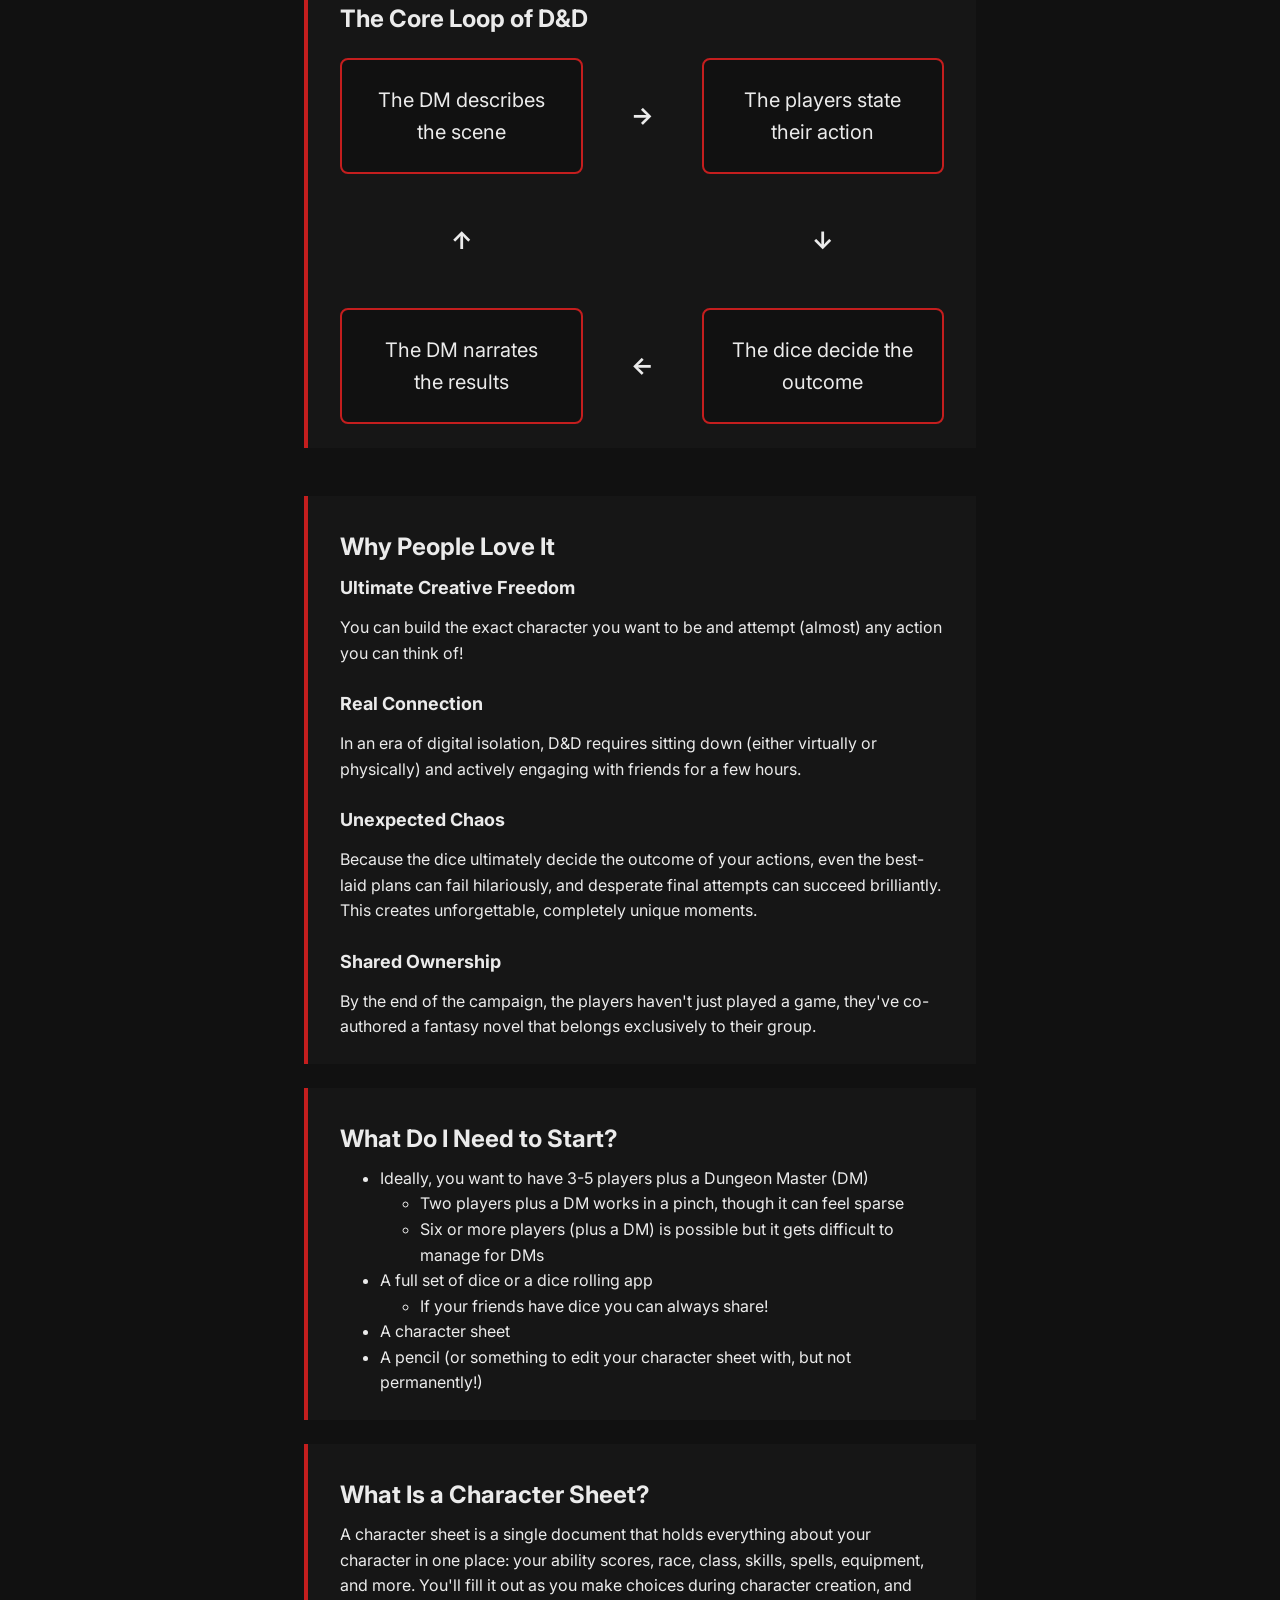
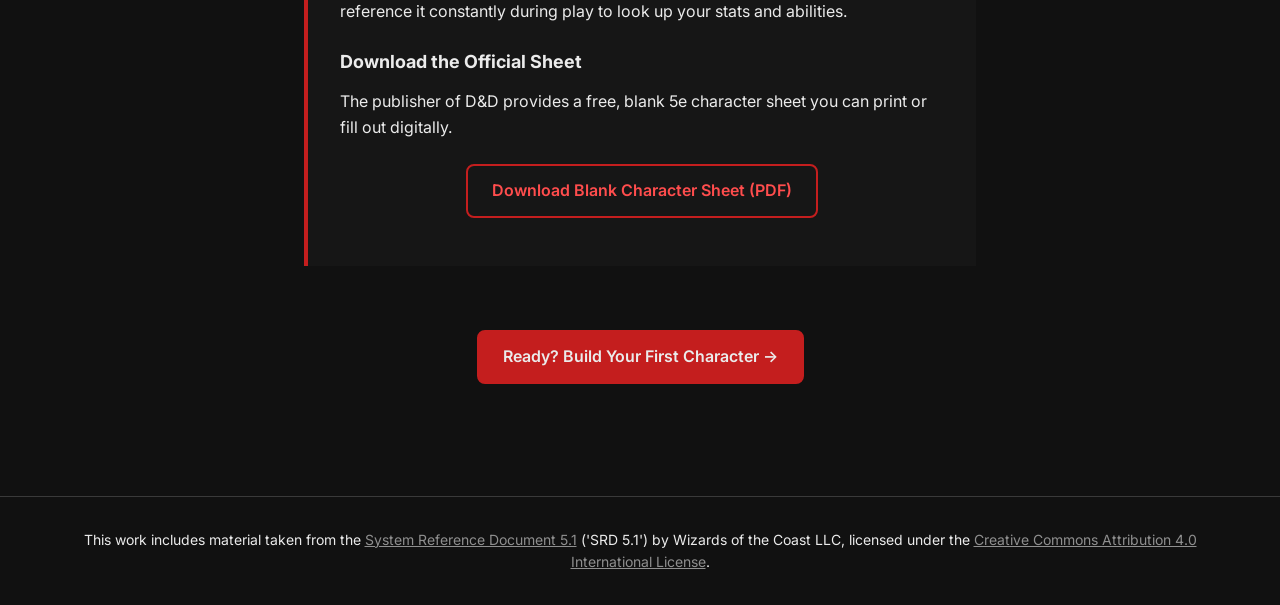
==== commit 8030f733: "character option cards moved to character-creator" ====
--- a/index.html
+++ b/index.html
@@ -75,10 +75,12 @@
           </p>
 
           <p>
-            There are also four reference pages: Extra Rules (leveling up and
-            such), Glossary (definitions), Gallery (fun artwork), and Xumaria
-            (my personal homemade world). On a computer, they're under the
-            "Reference" tab, on a phone they're under the &#x2630; menu.
+            There are also some more reference pages under the "Reference" tab
+            (on mobile they're under the &#x2630; menu): Extra Rules (leveling
+            up and such), Glossary (definitions), Gallery (fun artwork), and
+            Xumaria (my personal homemade world). Full class write-ups live
+            under Reference too, and classes, races & backgrounds themselves
+            are covered right inside the character builder.
           </p>
         </div>
 
--- a/css/variables.css
+++ b/css/variables.css
@@ -13,6 +13,7 @@
   --color-text-tinted: #b1b1b1; /* Slightly darker text */
   --color-text-muted: #8f8f8f; /* Secondary text, nav links */
   --color-text-subtle: #333333; /* Footer, very de-emphasized */
+  --color-text-accent: #ff4d4d; /* Accent text */
   --color-accent: #c41e1e; /* Red */
   --color-accent-dark: #a01818; /* Darker red for hover states */
   --color-accent-light: #1e0a0a; /* Dark red tint for subtle backgrounds */
--- a/css/styles.css
+++ b/css/styles.css
@@ -303,7 +303,7 @@
 }
 
 .nav-dropdown-toggle:hover,
-.nav-dropdown.open .nav-dropdown-toggle {
+.nav-dropdown.open > .nav-dropdown-toggle {
   color: var(--color-text);
 }
 
@@ -319,7 +319,7 @@
   transition: transform 0.15s ease;
 }
 
-.nav-dropdown.open .nav-dropdown-caret {
+.nav-dropdown.open > .nav-dropdown-toggle .nav-dropdown-caret {
   transform: rotate(180deg);
 }
 
@@ -340,7 +340,7 @@
   z-index: 10;
 }
 
-.nav-dropdown.open .nav-dropdown-menu {
+.nav-dropdown.open > .nav-dropdown-menu {
   display: flex;
 }
 
@@ -354,6 +354,28 @@
 
 .nav-dropdown-menu a:last-child {
   border-bottom: none;
+}
+
+/* "Character Options" submenu, nested one level inside the Reference
+   dropdown (see js/main.js buildNav). The outer dropdown menu clips
+   overflow for its rounded corners, so this expands in place underneath
+   its own toggle instead of flying out beside it. */
+.nav-dropdown-nested .nav-dropdown-toggle {
+  width: 100%;
+  justify-content: space-between;
+  padding: var(--space-3) var(--space-4);
+  border-bottom: 1px solid var(--color-border);
+}
+
+.nav-dropdown-nested .nav-dropdown-menu {
+  position: static;
+  border: none;
+  border-radius: 0;
+  box-shadow: none;
+}
+
+.nav-dropdown-nested .nav-dropdown-menu a {
+  padding-left: var(--space-8);
 }
 
 /* Hamburger button — visible below the breakpoint; nav-links is its dropdown */
@@ -437,12 +459,13 @@
 .btn-primary:hover {
   background-color: var(--color-accent-dark);
   border-color: var(--color-accent-dark);
+  cursor: pointer;
 }
 
 /* Outlined, lower-emphasis button variant */
 .btn-secondary {
   background-color: transparent;
-  color: var(--color-accent);
+  color: var(--color-text-accent);
   border: 2px solid var(--color-accent);
 }
 
@@ -463,6 +486,16 @@
   flex-direction: column;
   align-items: center;
   text-align: center;
+}
+
+/* Inline text link within body copy (prose, tables) */
+.text-link {
+  color: var(--color-text-accent);
+  text-decoration: underline;
+}
+
+.text-link:hover {
+  color: var(--color-accent);
 }
 
 /* Card-like content block with a left accent border, used throughout each page */
@@ -487,8 +520,8 @@
   border-left-color: var(--color-accent);
 }
 
-.section-gallery {
-  border: 2px solid var(--color-accent-dark);
+.section-full-border {
+  border: 4px solid var(--color-accent-dark);
   border-radius: var(--border-radius);
 }
 
@@ -592,7 +625,7 @@
   display: flex;
   flex-direction: column;
   background: var(--color-surface);
-  border: 1px solid var(--color-accent-border);
+  border: 4px solid var(--color-accent-border);
   border-radius: var(--border-radius);
   padding: var(--space-6);
   text-decoration: none;
@@ -692,7 +725,7 @@
   justify-content: center;
   text-align: center;
   background: var(--color-bg);
-  border: 1px solid var(--color-accent);
+  border: 2px solid var(--color-accent);
   border-radius: var(--border-radius);
   padding: var(--space-6);
 }
@@ -890,6 +923,11 @@
   display: none;
 }
 
+/* Hide the tracker entirely on the sheet review step */
+.step-tracker-nav.review-active {
+  display: none;
+}
+
 .step-tracker-nav.collapsed .tracker-toggle {
   position: static;
   width: 100%;
@@ -1112,7 +1150,7 @@
   aspect-ratio: 4 / 5;
   padding: 0;
   background: var(--color-surface);
-  border: 1px solid var(--color-accent-border);
+  border: 4px solid var(--color-accent-border);
   border-radius: var(--border-radius-lg);
   overflow: hidden;
   cursor: pointer;
@@ -1274,6 +1312,111 @@
   .character-card:hover {
     transform: none;
   }
+}
+
+/* ============================================================
+   CHARACTER OPTIONS — REFERENCE CARDS + POP-UP
+   Card grids rendered from js/reference-data.js. Cards reuse the
+   gallery cards' surface/border/hover treatment, minus the
+   portrait; the pop-up reuses the gallery modal shell with a
+   single text column.
+   ============================================================ */
+
+/* Intro paragraph between the page title and the first section */
+.page-intro {
+  margin: var(--space-4) 0 var(--space-6);
+  color: var(--color-text-tinted);
+}
+
+/* Same 3-wide grid as .character-cards */
+.option-cards {
+  display: grid;
+  grid-template-columns: repeat(3, 1fr);
+  gap: var(--space-4);
+  margin-top: var(--space-4);
+}
+
+/* Same button-as-card pattern as .character-card, without the portrait */
+.option-card {
+  display: flex;
+  flex-direction: column;
+  gap: var(--space-2);
+  padding: var(--space-4);
+  background: var(--color-surface);
+  border: 4px solid var(--color-accent-border);
+  border-radius: var(--border-radius-lg);
+  cursor: pointer;
+  font: inherit;
+  color: inherit;
+  text-align: left;
+  transition:
+    border-color 0.15s ease,
+    transform 0.15s ease;
+}
+
+.option-card-name {
+  font-size: var(--text-lg);
+  font-weight: var(--weight-semibold);
+  line-height: var(--leading-tight);
+}
+
+.option-card-summary {
+  font-size: var(--text-sm);
+  color: var(--color-text-tinted);
+  line-height: var(--leading-normal);
+}
+
+/* Same lift as the gallery cards */
+@media (hover: hover) and (pointer: fine) {
+  .option-card:hover {
+    border-color: var(--color-accent);
+    transform: translateY(-8px);
+  }
+}
+
+@media (prefers-reduced-motion: reduce) {
+  .option-card {
+    transition: none;
+  }
+
+  .option-card:hover {
+    transform: none;
+  }
+}
+
+/* --- Entry pop-up (shares .character-modal and .modal-close styles) --- */
+
+.options-modal {
+  width: min(760px, 92vw);
+}
+
+/* Text-only: single column instead of the gallery's portrait + text grid */
+.options-modal .character-modal-body {
+  display: block;
+}
+
+/* Uniform paragraph spacing, including after headings, lists, and tables */
+.options-modal p {
+  margin-top: var(--space-3);
+}
+
+/* Sub-headings inside an entry (Starting Equipment, Traits, Feature...) */
+/* .class-detail is the same write-up rendered as a full section on
+   classes.html instead of inside the pop-up, so it needs the same spacing */
+.options-modal h4,
+.class-detail h4 {
+  margin-top: var(--space-6);
+  font-size: var(--text-lg);
+  font-weight: var(--weight-semibold);
+}
+
+.options-modal ul,
+.class-detail ul {
+  margin-top: var(--space-2);
+}
+
+.options-modal .table-wrap {
+  margin-top: var(--space-3);
 }
 
 /* ============================================================
@@ -1359,6 +1502,11 @@
   .character-cards {
     grid-template-columns: repeat(2, 1fr);
   }
+
+  /* Character options */
+  .option-cards {
+    grid-template-columns: repeat(2, 1fr);
+  }
 }
 
 @media (max-width: 640px) {
@@ -1411,6 +1559,11 @@
 
   /* Gallery */
   .character-cards {
+    grid-template-columns: 1fr;
+  }
+
+  /* Character options */
+  .option-cards {
     grid-template-columns: 1fr;
   }
 
